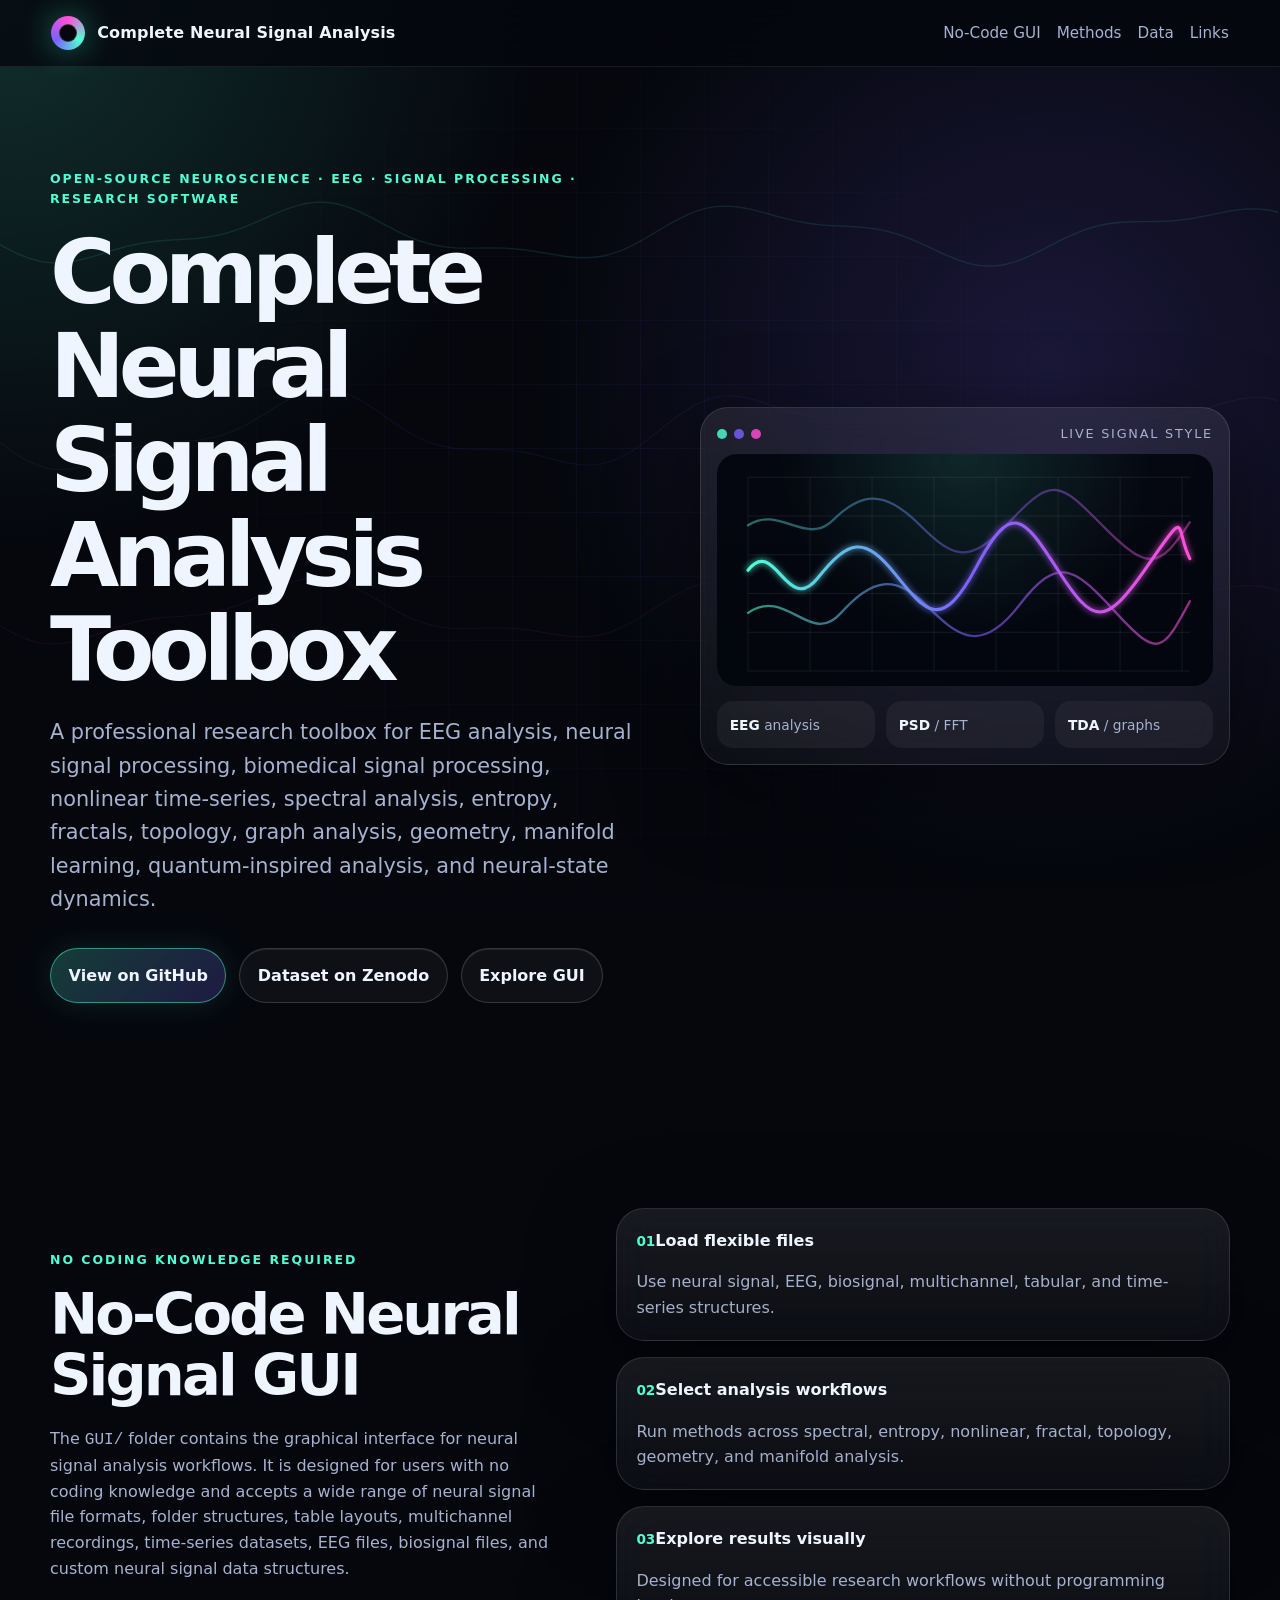
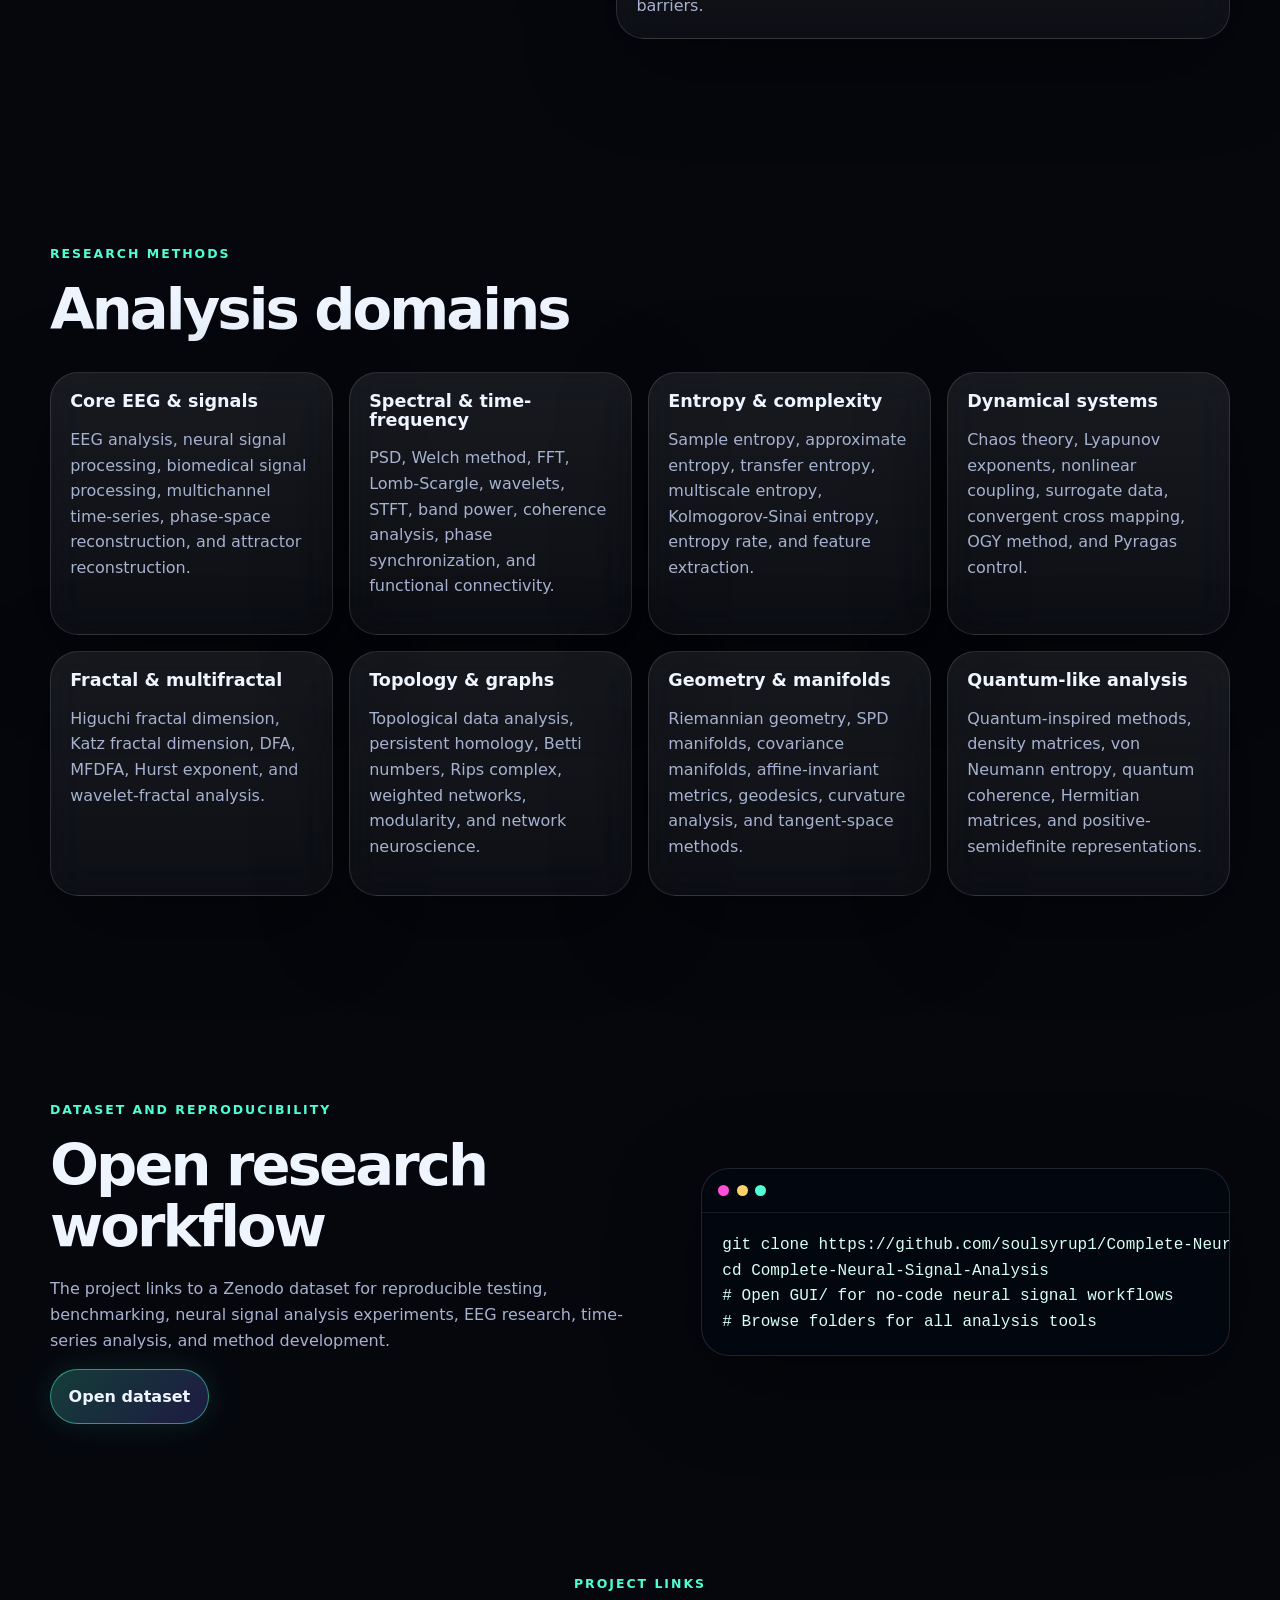
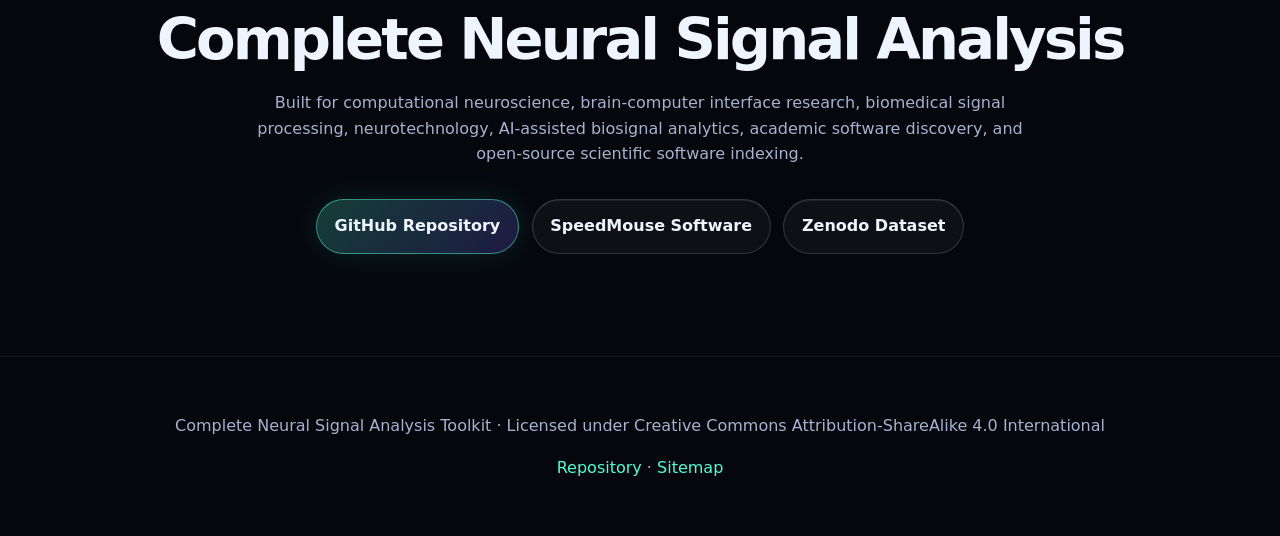
==== docs/index.html @ 82d410b0 "github.io" ====
<!doctype html>
<html lang="en">
<head>
  <meta charset="utf-8" />
  <meta name="viewport" content="width=device-width, initial-scale=1" />
  <title>Complete Neural Signal Analysis Toolbox | EEG, Neural Signal Processing, No-Code GUI</title>
  <meta name="description" content="Complete Neural Signal Analysis Toolbox is an open-source EEG, neural signal processing, biomedical signal processing, nonlinear time-series, spectral, entropy, fractal, topology, geometry, manifold, and quantum-inspired analysis toolkit with a no-code GUI." />
  <meta name="description" lang="de" content="Complete Neural Signal Analysis Toolbox ist ein Open-Source-Toolkit für EEG-Analyse, neuronale Signalverarbeitung, biomedizinische Signalverarbeitung, nichtlineare Zeitreihen, Spektralanalyse, Entropie, Fraktale, Topologie, Geometrie, Mannigfaltigkeiten und eine No-Code-GUI." />
  <meta name="description" lang="ru" content="Complete Neural Signal Analysis Toolbox — открытый набор инструментов для анализа ЭЭГ, обработки нейронных сигналов, биомедицинской обработки сигналов, нелинейных временных рядов, спектрального анализа, энтропии, фракталов, топологии, геометрии, многообразий и no-code GUI." />
  <meta name="description" lang="zh" content="Complete Neural Signal Analysis Toolbox 是一个开源工具箱，用于 EEG 分析、神经信号处理、生物医学信号处理、非线性时间序列、频谱分析、熵、分形、拓扑、几何、流形和无代码 GUI 工作流。" />
  <meta name="description" lang="ja" content="Complete Neural Signal Analysis Toolbox は、EEG解析、神経信号処理、生体信号処理、非線形時系列、スペクトル解析、エントロピー、フラクタル、トポロジー、幾何、マニフォールド、ノーコードGUIのためのオープンソースツールボックスです。" />
  <meta name="keywords" content="EEG analysis, neural signal processing, biomedical signal processing, signal analysis, multichannel time-series, nonlinear time-series, spectral analysis, entropy analysis, complexity measures, dynamical systems, chaos theory, fractal analysis, multifractal analysis, topology, topological data analysis, graph theory, network neuroscience, geometry, manifolds, curvature analysis, quantum-inspired analysis, information-geometric analysis, neural-state manifold dynamics, no-code neural signal analysis, GUI-based EEG analysis, computational neuroscience, brain-computer interface, BCI, neurotechnology, open-source neuroscience, research software, government research, academic software discovery" />
  <meta name="robots" content="index, follow, max-image-preview:large" />
  <meta name="author" content="Complete Neural Signal Analysis" />
  <meta name="theme-color" content="#05070d" />
  <link rel="canonical" href="https://soulsyrup1.github.io/Complete-Neural-Signal-Analysis/" />
  <link rel="sitemap" type="application/xml" href="sitemap.xml" />

  <meta property="og:type" content="website" />
  <meta property="og:title" content="Complete Neural Signal Analysis Toolbox" />
  <meta property="og:description" content="Open-source EEG, neural signal processing, biomedical signal processing, nonlinear time-series, spectral, entropy, fractal, topology, geometry, and quantum-inspired analysis with a no-code GUI." />
  <meta property="og:url" content="https://soulsyrup1.github.io/Complete-Neural-Signal-Analysis/" />
  <meta property="og:site_name" content="Complete Neural Signal Analysis" />
  <meta name="twitter:card" content="summary_large_image" />

  <link rel="stylesheet" href="styles.css" />
  <script type="application/ld+json">
  {
    "@context": "https://schema.org",
    "@type": "SoftwareSourceCode",
    "name": "Complete Neural Signal Analysis Toolbox",
    "description": "Open-source EEG, neural signal processing, biomedical signal processing, nonlinear time-series, spectral, entropy, fractal, topology, geometry, manifold, and quantum-inspired analysis toolbox with a no-code GUI.",
    "codeRepository": "https://github.com/soulsyrup1/Complete-Neural-Signal-Analysis",
    "url": "https://soulsyrup1.github.io/Complete-Neural-Signal-Analysis/",
    "license": "https://creativecommons.org/licenses/by-sa/4.0/",
    "programmingLanguage": ["Python", "HTML", "CSS", "JavaScript"],
    "keywords": ["EEG analysis", "neural signal processing", "biomedical signal processing", "computational neuroscience", "brain-computer interface", "no-code GUI", "spectral analysis", "entropy analysis", "fractal analysis", "topological data analysis", "Riemannian geometry", "quantum-inspired analysis"]
  }
  </script>
</head>
<body>
  <canvas id="signal-canvas" aria-hidden="true"></canvas>
  <div class="grid-glow" aria-hidden="true"></div>

  <header class="site-header">
    <a class="brand" href="#top" aria-label="Complete Neural Signal Analysis home">
      <span class="brand-mark"></span>
      <span>Complete Neural Signal Analysis</span>
    </a>
    <nav class="nav" aria-label="Primary navigation">
      <a href="#gui">No-Code GUI</a>
      <a href="#methods">Methods</a>
      <a href="#data">Data</a>
      <a href="#links">Links</a>
    </nav>
  </header>

  <main id="top">
    <section class="hero section">
      <div class="hero-copy">
        <p class="eyebrow">Open-source neuroscience · EEG · signal processing · research software</p>
        <h1>Complete Neural Signal Analysis Toolbox</h1>
        <p class="hero-text">
          A professional research toolbox for EEG analysis, neural signal processing, biomedical signal processing, nonlinear time-series, spectral analysis, entropy, fractals, topology, graph analysis, geometry, manifold learning, quantum-inspired analysis, and neural-state dynamics.
        </p>
        <div class="hero-actions">
          <a class="button primary" href="https://github.com/soulsyrup1/Complete-Neural-Signal-Analysis">View on GitHub</a>
          <a class="button" href="https://zenodo.org/records/15572614">Dataset on Zenodo</a>
          <a class="button" href="#gui">Explore GUI</a>
        </div>
      </div>
      <aside class="signal-card" aria-label="Signal analysis preview">
        <div class="card-topline">
          <span class="dot"></span><span class="dot"></span><span class="dot"></span>
          <span class="card-label">live signal style</span>
        </div>
        <svg viewBox="0 0 640 300" role="img" aria-labelledby="plotTitle plotDesc">
          <title id="plotTitle">Stylized neural signal plot</title>
          <desc id="plotDesc">A neon-style multichannel neural signal waveform on a black grid background.</desc>
          <defs>
            <linearGradient id="lineA" x1="0" x2="1" y1="0" y2="0">
              <stop offset="0" stop-color="#4fffd4" />
              <stop offset="0.5" stop-color="#7b61ff" />
              <stop offset="1" stop-color="#ff4fd8" />
            </linearGradient>
            <filter id="glow">
              <feGaussianBlur stdDeviation="4" result="coloredBlur" />
              <feMerge>
                <feMergeNode in="coloredBlur" />
                <feMergeNode in="SourceGraphic" />
              </feMerge>
            </filter>
          </defs>
          <g class="plot-grid">
            <path d="M40 30H610M40 80H610M40 130H610M40 180H610M40 230H610M40 280H610" />
            <path d="M40 30V280M120 30V280M200 30V280M280 30V280M360 30V280M440 30V280M520 30V280M600 30V280" />
          </g>
          <path class="plot-line line-one" filter="url(#glow)" d="M40 150 C75 105, 90 210, 130 160 S190 105, 230 155 S290 230, 335 145 S395 80, 440 150 S500 225, 555 145 S590 95, 610 135" />
          <path class="plot-line line-two" d="M40 205 C90 170, 120 250, 160 205 S230 155, 270 195 S340 260, 390 195 S460 145, 515 205 S575 255, 610 190" />
          <path class="plot-line line-three" d="M40 92 C80 65, 115 120, 150 85 S215 45, 260 90 S325 145, 380 85 S445 40, 500 95 S570 150, 610 88" />
        </svg>
        <div class="metrics">
          <span><strong>EEG</strong> analysis</span>
          <span><strong>PSD</strong> / FFT</span>
          <span><strong>TDA</strong> / graphs</span>
        </div>
      </aside>
    </section>

    <section id="gui" class="section split">
      <div>
        <p class="eyebrow">No coding knowledge required</p>
        <h2>No-Code Neural Signal GUI</h2>
        <p>
          The <code>GUI/</code> folder contains the graphical interface for neural signal analysis workflows. It is designed for users with no coding knowledge and accepts a wide range of neural signal file formats, folder structures, table layouts, multichannel recordings, time-series datasets, EEG files, biosignal files, and custom neural signal data structures.
        </p>
      </div>
      <div class="feature-list">
        <div class="feature"><span>01</span><strong>Load flexible files</strong><p>Use neural signal, EEG, biosignal, multichannel, tabular, and time-series structures.</p></div>
        <div class="feature"><span>02</span><strong>Select analysis workflows</strong><p>Run methods across spectral, entropy, nonlinear, fractal, topology, geometry, and manifold analysis.</p></div>
        <div class="feature"><span>03</span><strong>Explore results visually</strong><p>Designed for accessible research workflows without programming barriers.</p></div>
      </div>
    </section>

    <section id="methods" class="section">
      <p class="eyebrow">Research methods</p>
      <h2>Analysis domains</h2>
      <div class="method-grid">
        <article><h3>Core EEG & signals</h3><p>EEG analysis, neural signal processing, biomedical signal processing, multichannel time-series, phase-space reconstruction, and attractor reconstruction.</p></article>
        <article><h3>Spectral & time-frequency</h3><p>PSD, Welch method, FFT, Lomb-Scargle, wavelets, STFT, band power, coherence analysis, phase synchronization, and functional connectivity.</p></article>
        <article><h3>Entropy & complexity</h3><p>Sample entropy, approximate entropy, transfer entropy, multiscale entropy, Kolmogorov-Sinai entropy, entropy rate, and feature extraction.</p></article>
        <article><h3>Dynamical systems</h3><p>Chaos theory, Lyapunov exponents, nonlinear coupling, surrogate data, convergent cross mapping, OGY method, and Pyragas control.</p></article>
        <article><h3>Fractal & multifractal</h3><p>Higuchi fractal dimension, Katz fractal dimension, DFA, MFDFA, Hurst exponent, and wavelet-fractal analysis.</p></article>
        <article><h3>Topology & graphs</h3><p>Topological data analysis, persistent homology, Betti numbers, Rips complex, weighted networks, modularity, and network neuroscience.</p></article>
        <article><h3>Geometry & manifolds</h3><p>Riemannian geometry, SPD manifolds, covariance manifolds, affine-invariant metrics, geodesics, curvature analysis, and tangent-space methods.</p></article>
        <article><h3>Quantum-like analysis</h3><p>Quantum-inspired methods, density matrices, von Neumann entropy, quantum coherence, Hermitian matrices, and positive-semidefinite representations.</p></article>
      </div>
    </section>

    <section id="data" class="section split reverse">
      <div>
        <p class="eyebrow">Dataset and reproducibility</p>
        <h2>Open research workflow</h2>
        <p>
          The project links to a Zenodo dataset for reproducible testing, benchmarking, neural signal analysis experiments, EEG research, time-series analysis, and method development.
        </p>
        <a class="button primary" href="https://zenodo.org/records/15572614">Open dataset</a>
      </div>
      <div class="terminal-card">
        <div class="terminal-head"><span></span><span></span><span></span></div>
        <pre><code>git clone https://github.com/soulsyrup1/Complete-Neural-Signal-Analysis.git
cd Complete-Neural-Signal-Analysis
# Open GUI/ for no-code neural signal workflows
# Browse folders for all analysis tools</code></pre>
      </div>
    </section>

    <section id="links" class="section cta">
      <p class="eyebrow">Project links</p>
      <h2>Complete Neural Signal Analysis</h2>
      <p>
        Built for computational neuroscience, brain-computer interface research, biomedical signal processing, neurotechnology, AI-assisted biosignal analytics, academic software discovery, and open-source scientific software indexing.
      </p>
      <div class="hero-actions center">
        <a class="button primary" href="https://github.com/soulsyrup1/Complete-Neural-Signal-Analysis">GitHub Repository</a>
        <a class="button" href="https://github.com/MikMikMiller/SpeedMouse">SpeedMouse Software</a>
        <a class="button" href="https://zenodo.org/records/15572614">Zenodo Dataset</a>
      </div>
    </section>
  </main>

  <footer class="site-footer">
    <p>Complete Neural Signal Analysis Toolkit · Licensed under Creative Commons Attribution-ShareAlike 4.0 International</p>
    <p><a href="https://github.com/soulsyrup1/Complete-Neural-Signal-Analysis">Repository</a> · <a href="sitemap.xml">Sitemap</a></p>
  </footer>

  <script src="script.js"></script>
</body>
</html>
---- docs/styles.css ----
:root {
  --bg: #05070d;
  --panel: rgba(11, 16, 30, 0.82);
  --panel-strong: rgba(16, 24, 44, 0.94);
  --text: #eef5ff;
  --muted: #a6b2cf;
  --line: rgba(105, 131, 255, 0.24);
  --cyan: #4fffd4;
  --violet: #7b61ff;
  --magenta: #ff4fd8;
  --amber: #ffd166;
  --shadow: 0 24px 90px rgba(0, 0, 0, 0.45);
}
* { box-sizing: border-box; }
html { scroll-behavior: smooth; }
body {
  margin: 0;
  font-family: Inter, ui-sans-serif, system-ui, -apple-system, BlinkMacSystemFont, "Segoe UI", sans-serif;
  color: var(--text);
  background: radial-gradient(circle at top left, rgba(79,255,212,.16), transparent 34rem), radial-gradient(circle at 82% 10%, rgba(123,97,255,.18), transparent 32rem), var(--bg);
  line-height: 1.6;
  overflow-x: hidden;
}
a { color: inherit; text-decoration: none; }
code, pre { font-family: "SFMono-Regular", Consolas, "Liberation Mono", monospace; }
#signal-canvas {
  position: fixed;
  inset: 0;
  width: 100vw;
  height: 100vh;
  z-index: -3;
  opacity: 0.38;
}
.grid-glow {
  position: fixed;
  inset: 0;
  z-index: -2;
  pointer-events: none;
  background-image: linear-gradient(rgba(90, 130, 255, 0.08) 1px, transparent 1px), linear-gradient(90deg, rgba(90, 130, 255, 0.08) 1px, transparent 1px);
  background-size: 64px 64px;
  mask-image: radial-gradient(circle at center, rgba(0,0,0,.82), transparent 72%);
}
.site-header {
  position: sticky;
  top: 0;
  z-index: 20;
  display: flex;
  align-items: center;
  justify-content: space-between;
  gap: 1rem;
  padding: 1rem clamp(1rem, 4vw, 4rem);
  background: rgba(5, 7, 13, 0.78);
  border-bottom: 1px solid rgba(255,255,255,.08);
  backdrop-filter: blur(18px);
}
.brand { display: inline-flex; align-items: center; gap: .75rem; font-weight: 750; letter-spacing: .01em; }
.brand-mark {
  width: 34px; height: 34px; border-radius: 50%;
  background: conic-gradient(from 120deg, var(--cyan), var(--violet), var(--magenta), var(--cyan));
  box-shadow: 0 0 32px rgba(79,255,212,.38);
  position: relative;
}
.brand-mark::after { content: ""; position: absolute; inset: 8px; border-radius: 50%; background: var(--bg); border: 1px solid rgba(255,255,255,.2); }
.nav { display: flex; align-items: center; gap: 1rem; color: var(--muted); font-size: .95rem; }
.nav a { transition: color .2s ease; }
.nav a:hover { color: var(--cyan); }
.section { width: min(1180px, calc(100% - 2rem)); margin: 0 auto; padding: clamp(4rem, 8vw, 7rem) 0; }
.hero { min-height: calc(100vh - 72px); display: grid; grid-template-columns: minmax(0, 1.05fr) minmax(320px, .95fr); align-items: center; gap: clamp(2rem, 5vw, 5rem); }
.eyebrow { color: var(--cyan); text-transform: uppercase; letter-spacing: .16em; font-size: .78rem; font-weight: 800; margin: 0 0 1rem; }
h1, h2, h3 { line-height: 1.05; margin: 0; }
h1 { font-size: clamp(3rem, 7vw, 6.4rem); letter-spacing: -.07em; max-width: 960px; }
h2 { font-size: clamp(2rem, 4.5vw, 4.2rem); letter-spacing: -.05em; margin-bottom: 1.2rem; }
h3 { font-size: 1.1rem; margin-bottom: .65rem; }
p { color: var(--muted); }
.hero-text { font-size: clamp(1.05rem, 2vw, 1.3rem); max-width: 760px; }
.hero-actions { display: flex; flex-wrap: wrap; gap: .8rem; margin-top: 2rem; }
.hero-actions.center { justify-content: center; }
.button {
  display: inline-flex; align-items: center; justify-content: center;
  min-height: 46px; padding: .85rem 1.1rem; border-radius: 999px;
  border: 1px solid rgba(255,255,255,.16);
  background: rgba(255,255,255,.04);
  color: var(--text); font-weight: 750;
  box-shadow: inset 0 1px 0 rgba(255,255,255,.08);
  transition: transform .2s ease, border-color .2s ease, background .2s ease;
}
.button:hover { transform: translateY(-2px); border-color: rgba(79,255,212,.55); background: rgba(79,255,212,.08); }
.button.primary { border-color: rgba(79,255,212,.48); background: linear-gradient(135deg, rgba(79,255,212,.22), rgba(123,97,255,.22)); box-shadow: 0 0 32px rgba(79,255,212,.12); }
.signal-card, .terminal-card, .feature, .method-grid article {
  background: linear-gradient(180deg, rgba(255,255,255,.08), rgba(255,255,255,.035));
  border: 1px solid rgba(255,255,255,.12);
  border-radius: 28px;
  box-shadow: var(--shadow);
  backdrop-filter: blur(18px);
}
.signal-card { padding: 1rem; overflow: hidden; }
.card-topline { display: flex; align-items: center; gap: .45rem; color: var(--muted); font-size: .8rem; margin-bottom: .6rem; }
.dot { width: 10px; height: 10px; border-radius: 50%; background: var(--cyan); opacity: .82; }
.dot:nth-child(2) { background: var(--violet); }
.dot:nth-child(3) { background: var(--magenta); }
.card-label { margin-left: auto; text-transform: uppercase; letter-spacing: .14em; }
.signal-card svg { width: 100%; height: auto; display: block; border-radius: 20px; background: radial-gradient(circle at 50% 0%, rgba(79,255,212,.13), transparent 55%), rgba(2,5,12,.88); }
.plot-grid path { stroke: rgba(166,178,207,.14); stroke-width: 1; }
.plot-line { fill: none; stroke-width: 4; stroke-linecap: round; stroke: url(#lineA); }
.line-two { opacity: .58; stroke-width: 3; }
.line-three { opacity: .42; stroke-width: 3; }
.metrics { display: grid; grid-template-columns: repeat(3, 1fr); gap: .7rem; margin-top: .9rem; }
.metrics span { padding: .8rem; border-radius: 16px; background: rgba(255,255,255,.05); color: var(--muted); font-size: .86rem; }
.metrics strong { color: var(--text); }
.split { display: grid; grid-template-columns: .9fr 1.1fr; gap: clamp(2rem, 5vw, 4rem); align-items: center; }
.split.reverse { grid-template-columns: 1fr .9fr; }
.feature-list { display: grid; gap: 1rem; }
.feature { padding: 1.2rem; }
.feature span { color: var(--cyan); font-weight: 900; font-size: .85rem; }
.feature p { margin-bottom: 0; }
.method-grid { display: grid; grid-template-columns: repeat(4, minmax(0, 1fr)); gap: 1rem; margin-top: 2rem; }
.method-grid article { padding: 1.2rem; min-height: 170px; }
.method-grid article h3 { color: var(--text); }
.terminal-card { overflow: hidden; background: rgba(3, 7, 17, .86); }
.terminal-head { display: flex; gap: .45rem; padding: 1rem; border-bottom: 1px solid rgba(255,255,255,.08); }
.terminal-head span { width: 11px; height: 11px; border-radius: 50%; background: var(--magenta); }
.terminal-head span:nth-child(2) { background: var(--amber); }
.terminal-head span:nth-child(3) { background: var(--cyan); }
pre { margin: 0; padding: 1.25rem; overflow-x: auto; color: #d7fff4; }
.cta { text-align: center; padding-top: 3rem; }
.cta p { max-width: 780px; margin-left: auto; margin-right: auto; }
.site-footer { text-align: center; padding: 2.5rem 1rem; border-top: 1px solid rgba(255,255,255,.08); color: var(--muted); }
.site-footer a { color: var(--cyan); }
@media (max-width: 980px) {
  .hero, .split, .split.reverse { grid-template-columns: 1fr; }
  .method-grid { grid-template-columns: repeat(2, minmax(0, 1fr)); }
}
@media (max-width: 680px) {
  .nav { display: none; }
  h1 { font-size: clamp(2.45rem, 14vw, 4.2rem); }
  .method-grid { grid-template-columns: 1fr; }
  .metrics { grid-template-columns: 1fr; }
}
@media (prefers-reduced-motion: reduce) {
  html { scroll-behavior: auto; }
  .button { transition: none; }
}
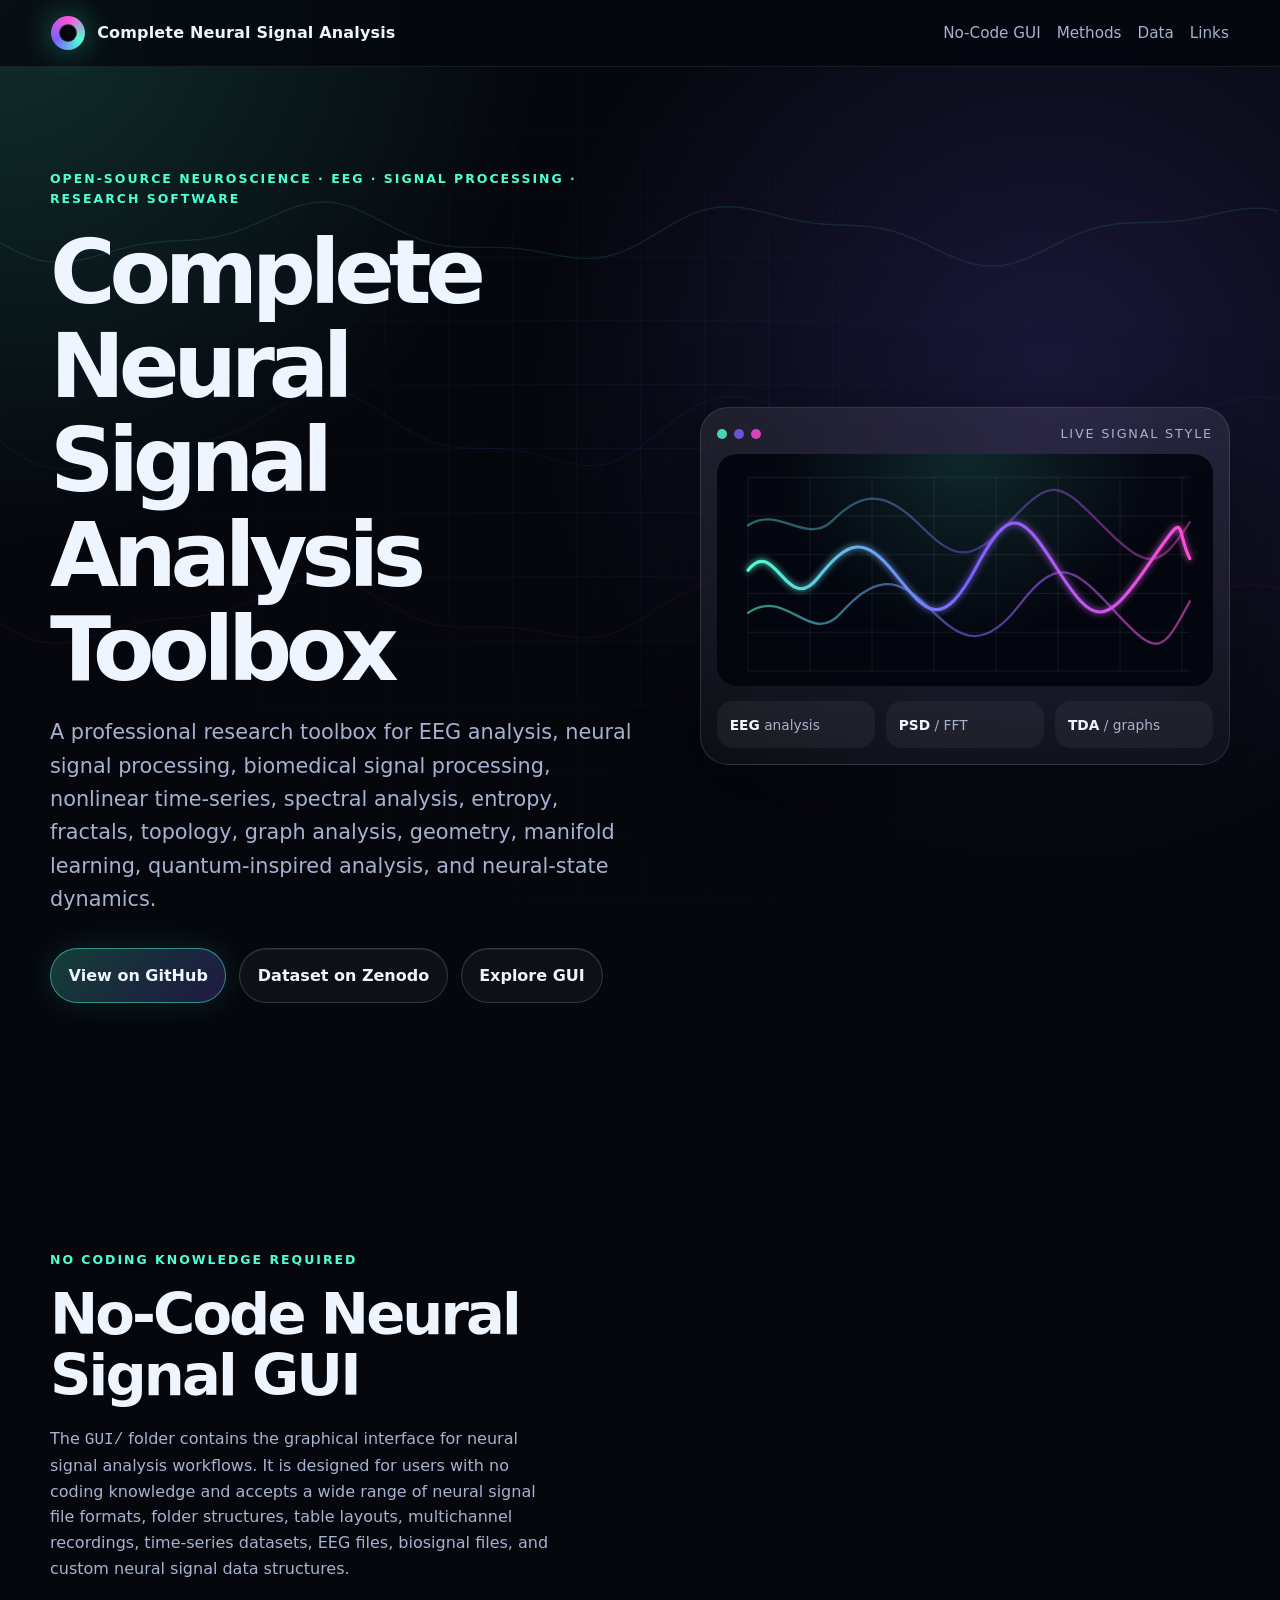
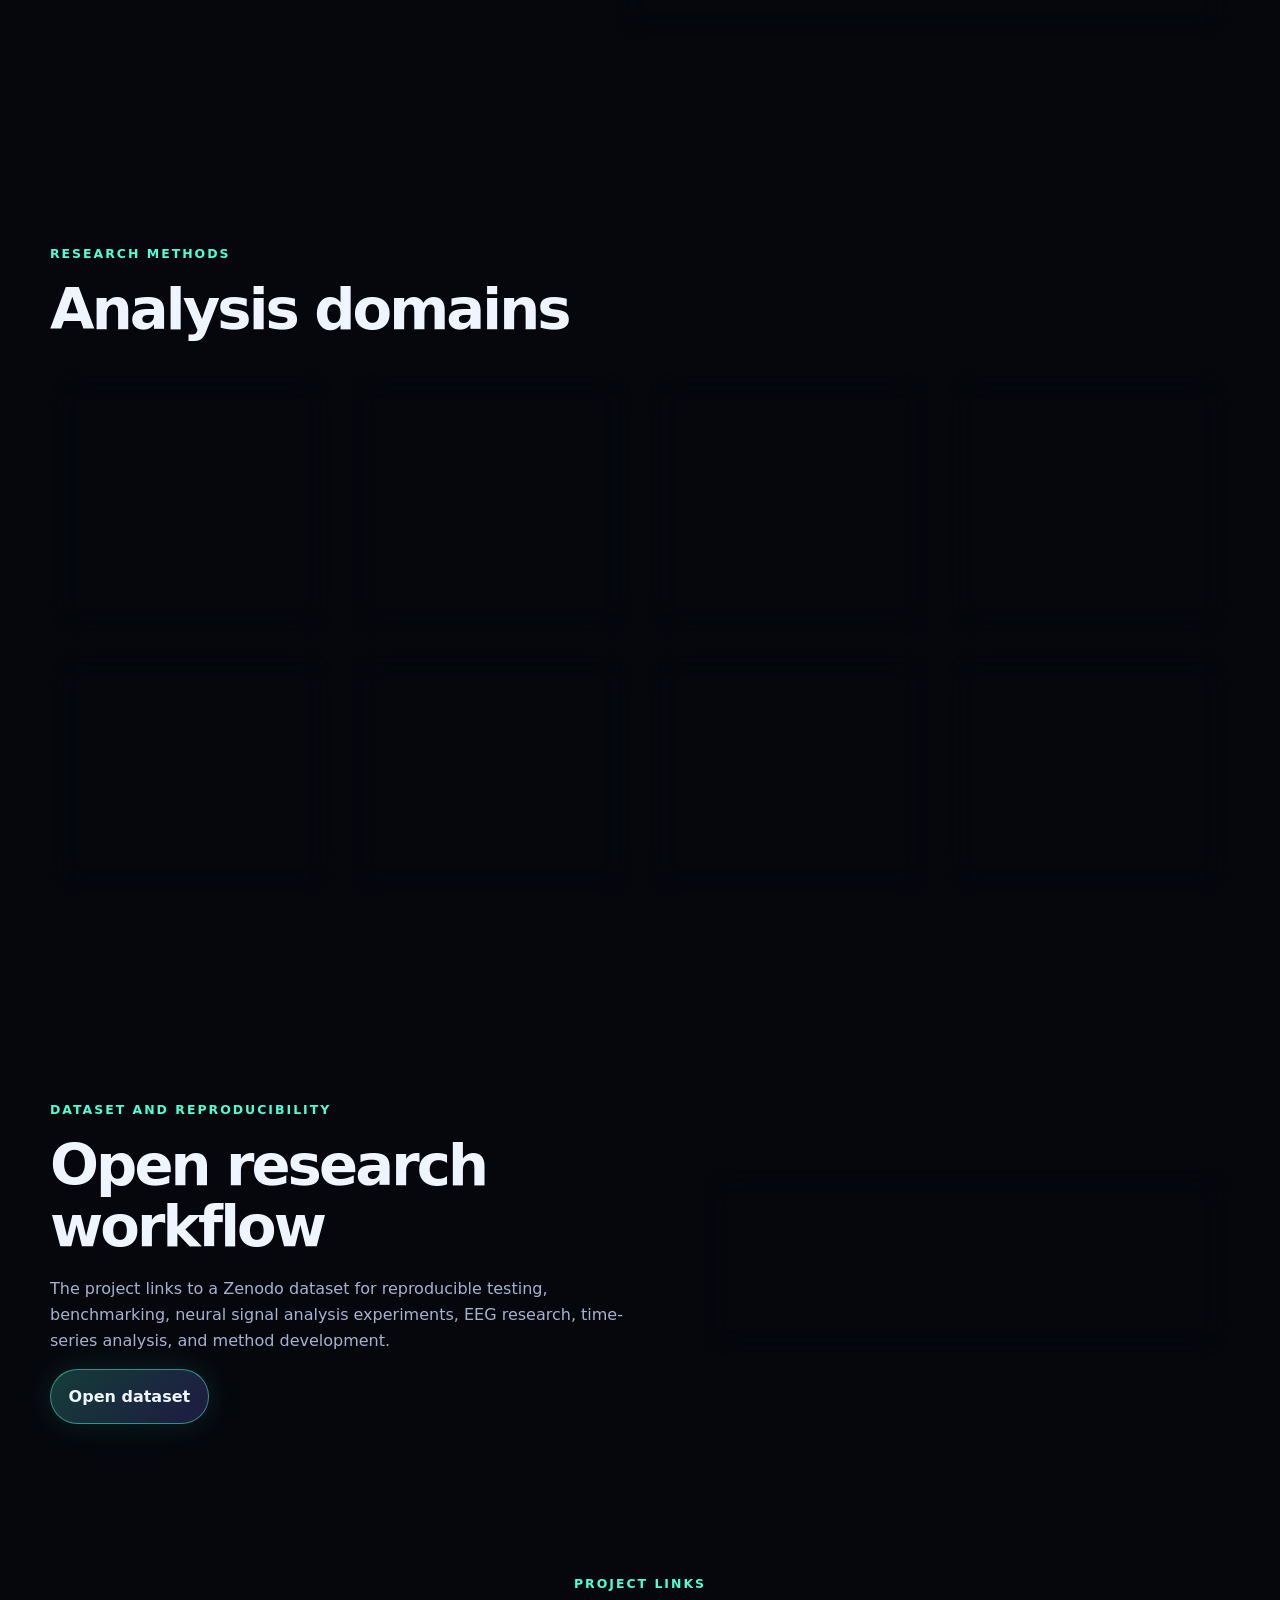
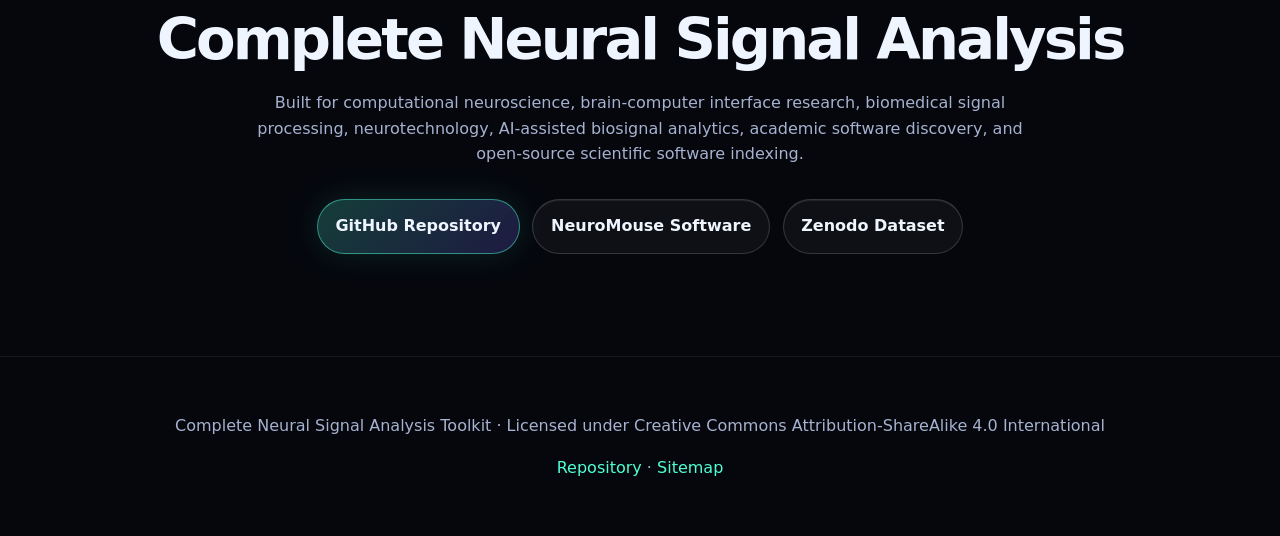
==== commit 69182c56: "updates" ====
--- a/docs/index.html
+++ b/docs/index.html
@@ -163,7 +163,7 @@
       </p>
       <div class="hero-actions center">
         <a class="button primary" href="https://github.com/soulsyrup1/Complete-Neural-Signal-Analysis">GitHub Repository</a>
-        <a class="button" href="https://github.com/MikMikMiller/SpeedMouse">SpeedMouse Software</a>
+        <a class="button" href="https://github.com/UlaYuga/NeuroMouse">NeuroMouse Software</a>
         <a class="button" href="https://zenodo.org/records/15572614">Zenodo Dataset</a>
       </div>
     </section>
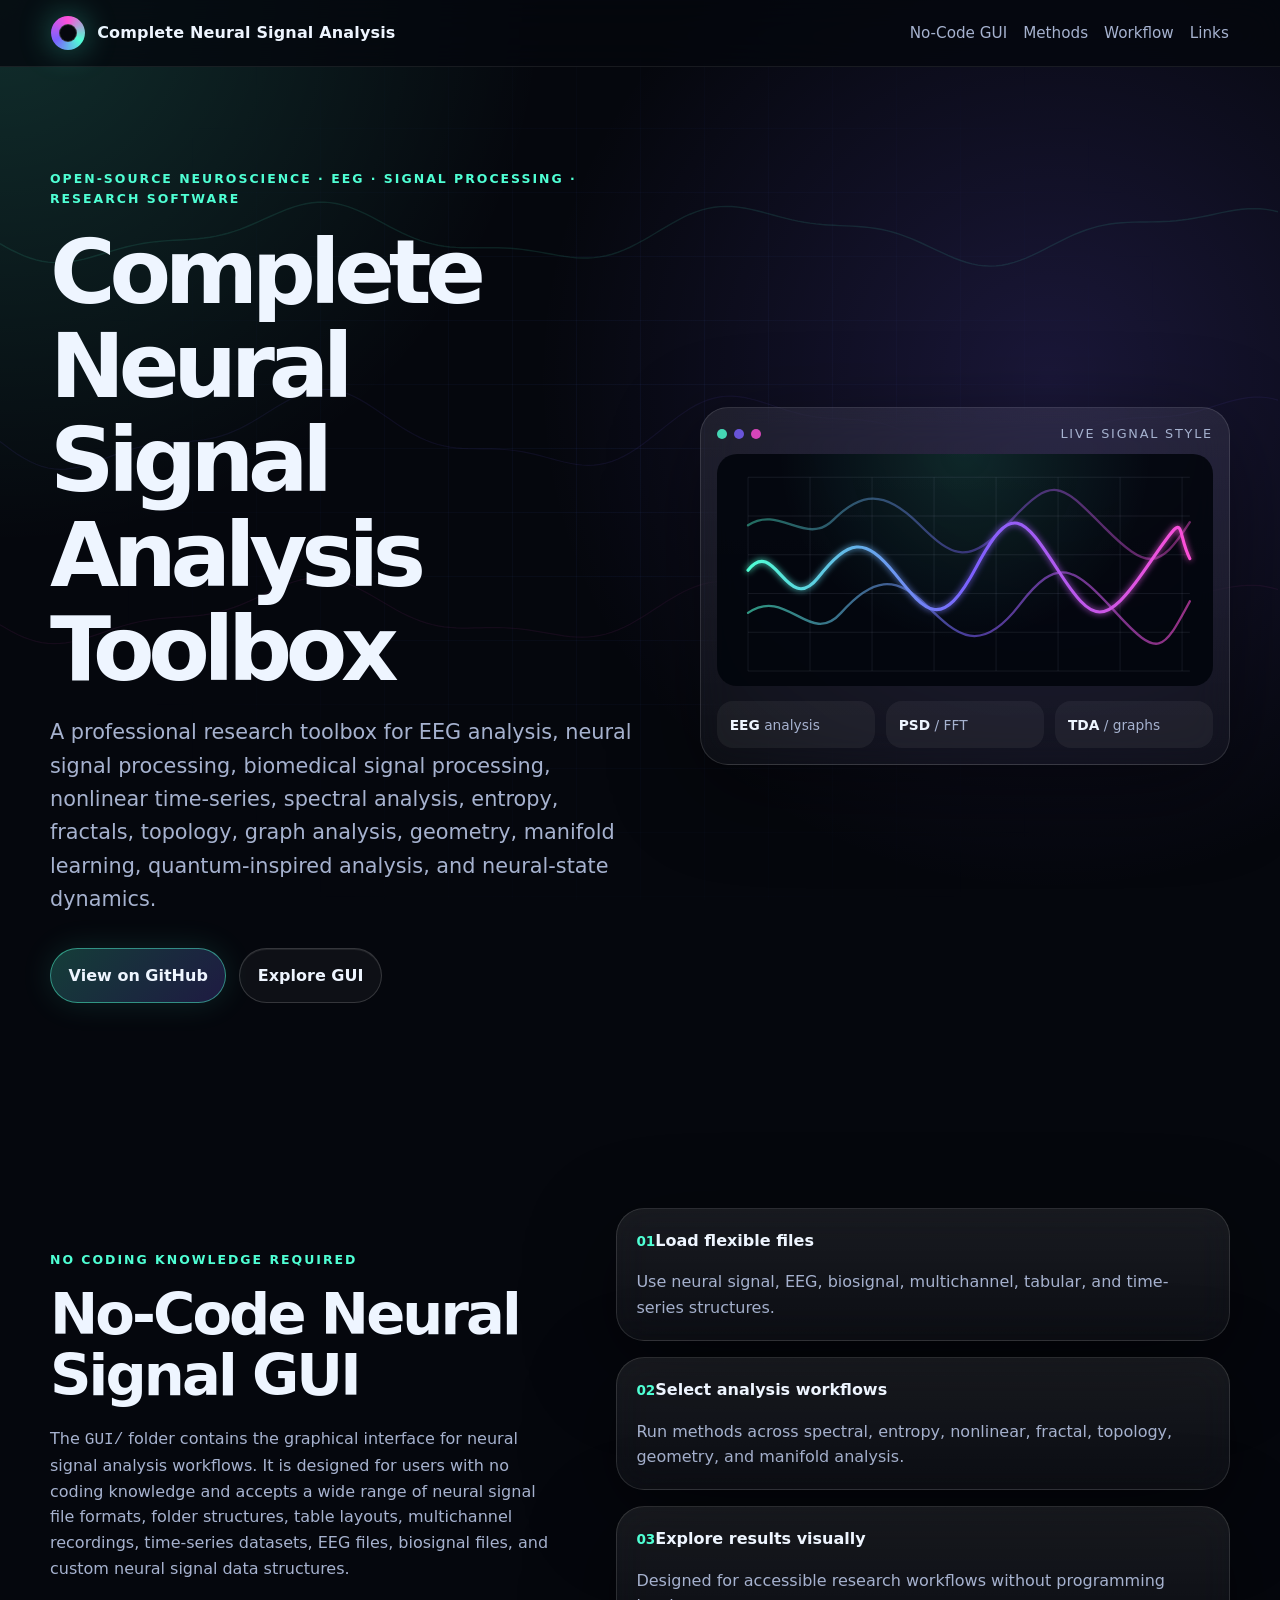
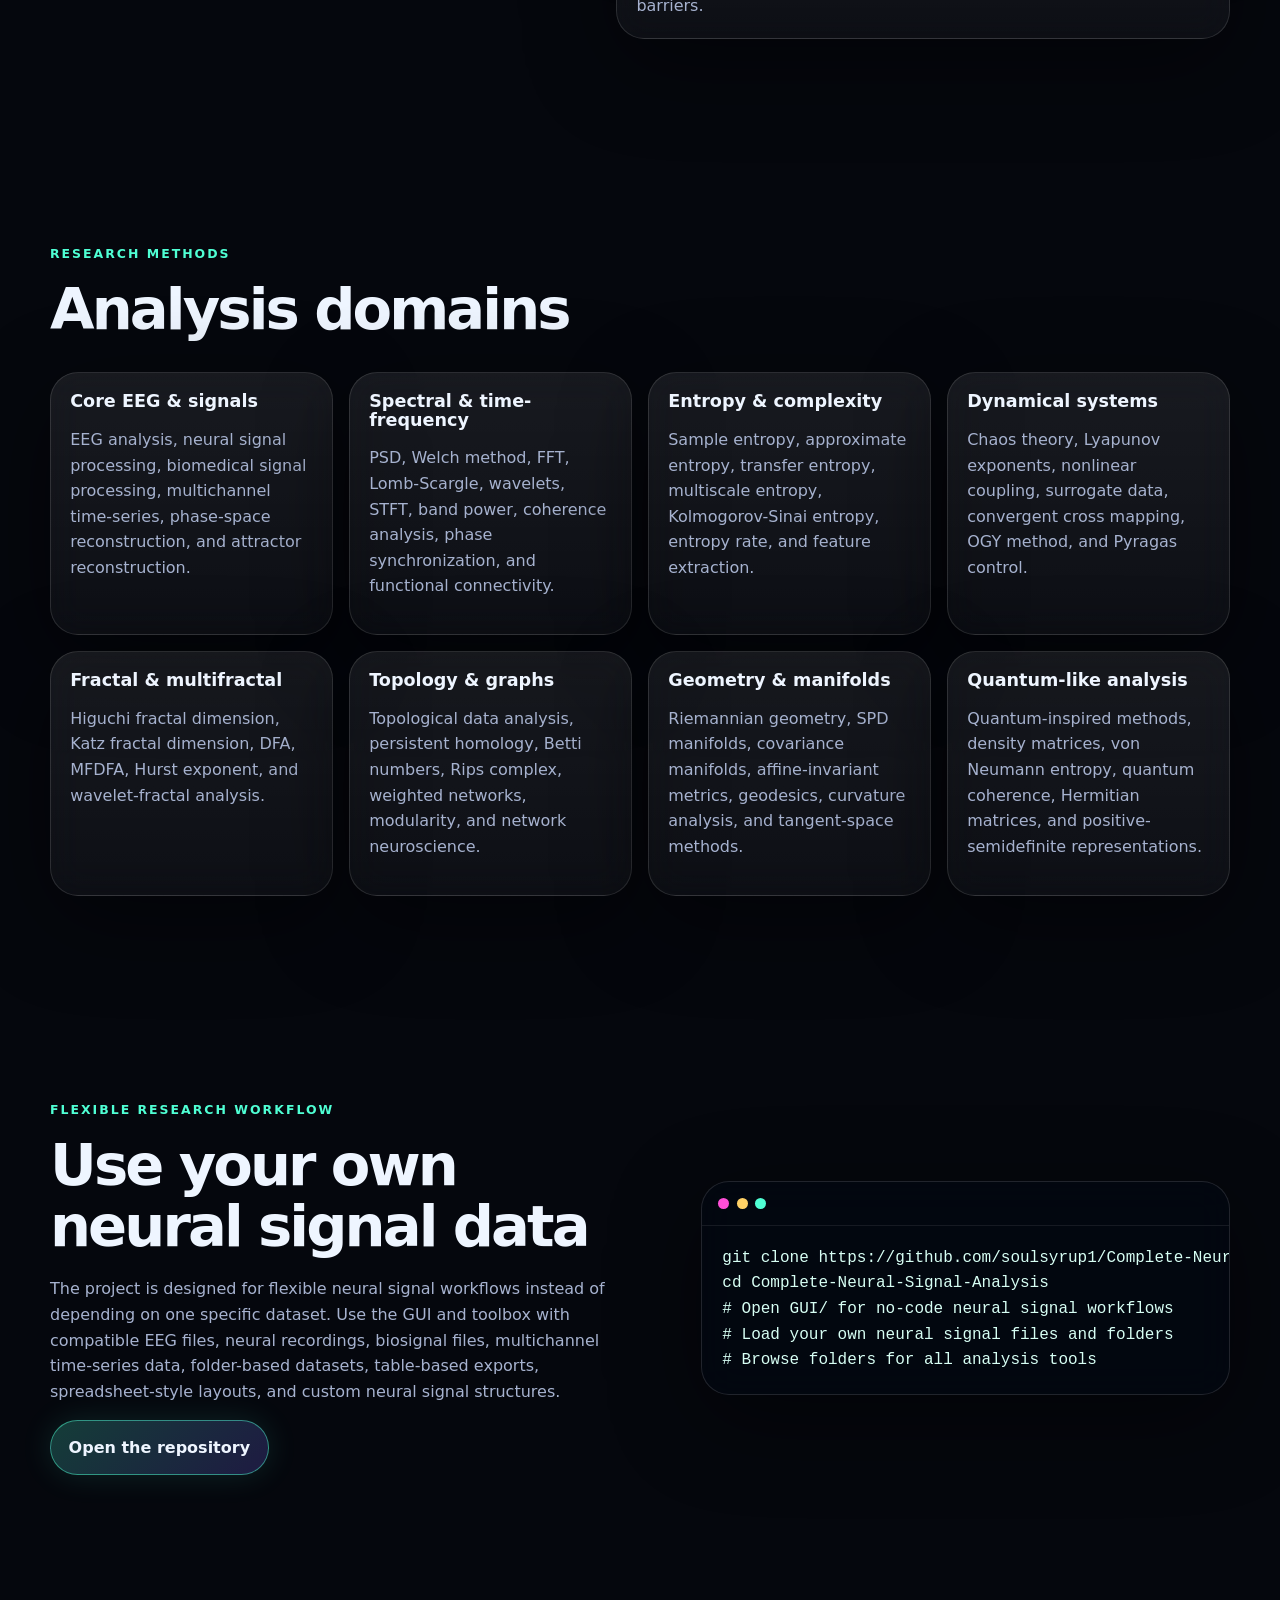
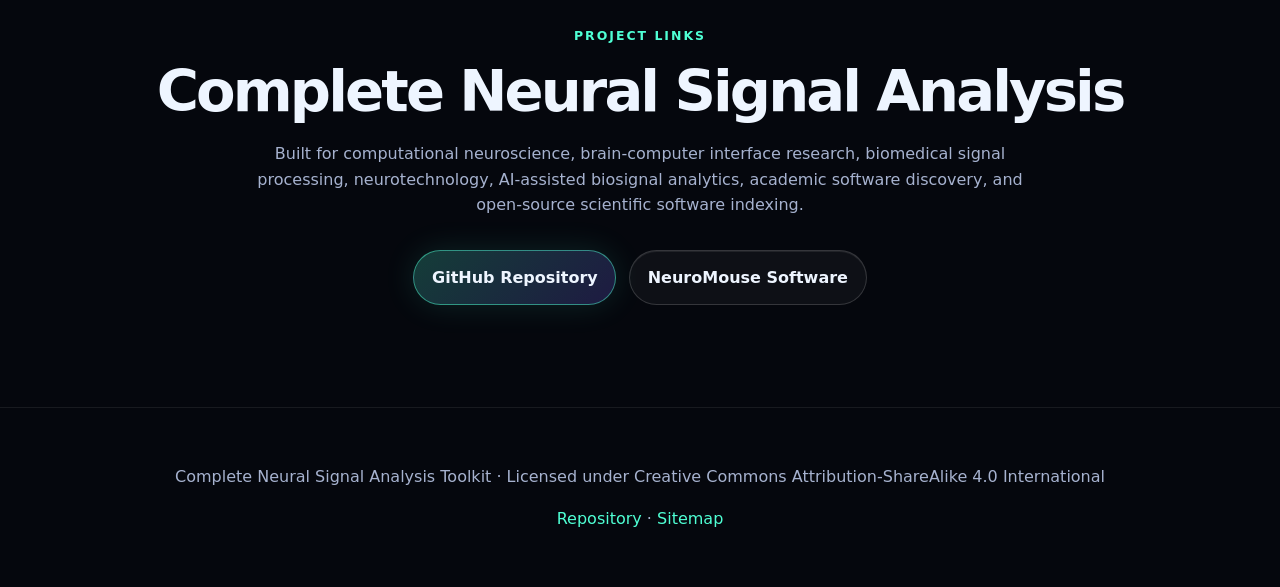
==== commit eef20bfc: "updates" ====
--- a/docs/index.html
+++ b/docs/index.html
@@ -50,7 +50,7 @@
     <nav class="nav" aria-label="Primary navigation">
       <a href="#gui">No-Code GUI</a>
       <a href="#methods">Methods</a>
-      <a href="#data">Data</a>
+      <a href="#workflow">Workflow</a>
       <a href="#links">Links</a>
     </nav>
   </header>
@@ -65,7 +65,6 @@
         </p>
         <div class="hero-actions">
           <a class="button primary" href="https://github.com/soulsyrup1/Complete-Neural-Signal-Analysis">View on GitHub</a>
-          <a class="button" href="https://zenodo.org/records/15572614">Dataset on Zenodo</a>
           <a class="button" href="#gui">Explore GUI</a>
         </div>
       </div>
@@ -137,20 +136,21 @@
       </div>
     </section>
 
-    <section id="data" class="section split reverse">
+    <section id="workflow" class="section split reverse">
       <div>
-        <p class="eyebrow">Dataset and reproducibility</p>
-        <h2>Open research workflow</h2>
+        <p class="eyebrow">Flexible research workflow</p>
+        <h2>Use your own neural signal data</h2>
         <p>
-          The project links to a Zenodo dataset for reproducible testing, benchmarking, neural signal analysis experiments, EEG research, time-series analysis, and method development.
+          The project is designed for flexible neural signal workflows instead of depending on one specific dataset. Use the GUI and toolbox with compatible EEG files, neural recordings, biosignal files, multichannel time-series data, folder-based datasets, table-based exports, spreadsheet-style layouts, and custom neural signal structures.
         </p>
-        <a class="button primary" href="https://zenodo.org/records/15572614">Open dataset</a>
+        <a class="button primary" href="https://github.com/soulsyrup1/Complete-Neural-Signal-Analysis">Open the repository</a>
       </div>
       <div class="terminal-card">
         <div class="terminal-head"><span></span><span></span><span></span></div>
         <pre><code>git clone https://github.com/soulsyrup1/Complete-Neural-Signal-Analysis.git
 cd Complete-Neural-Signal-Analysis
 # Open GUI/ for no-code neural signal workflows
+# Load your own neural signal files and folders
 # Browse folders for all analysis tools</code></pre>
       </div>
     </section>
@@ -164,7 +164,6 @@
       <div class="hero-actions center">
         <a class="button primary" href="https://github.com/soulsyrup1/Complete-Neural-Signal-Analysis">GitHub Repository</a>
         <a class="button" href="https://github.com/UlaYuga/NeuroMouse">NeuroMouse Software</a>
-        <a class="button" href="https://zenodo.org/records/15572614">Zenodo Dataset</a>
       </div>
     </section>
   </main>
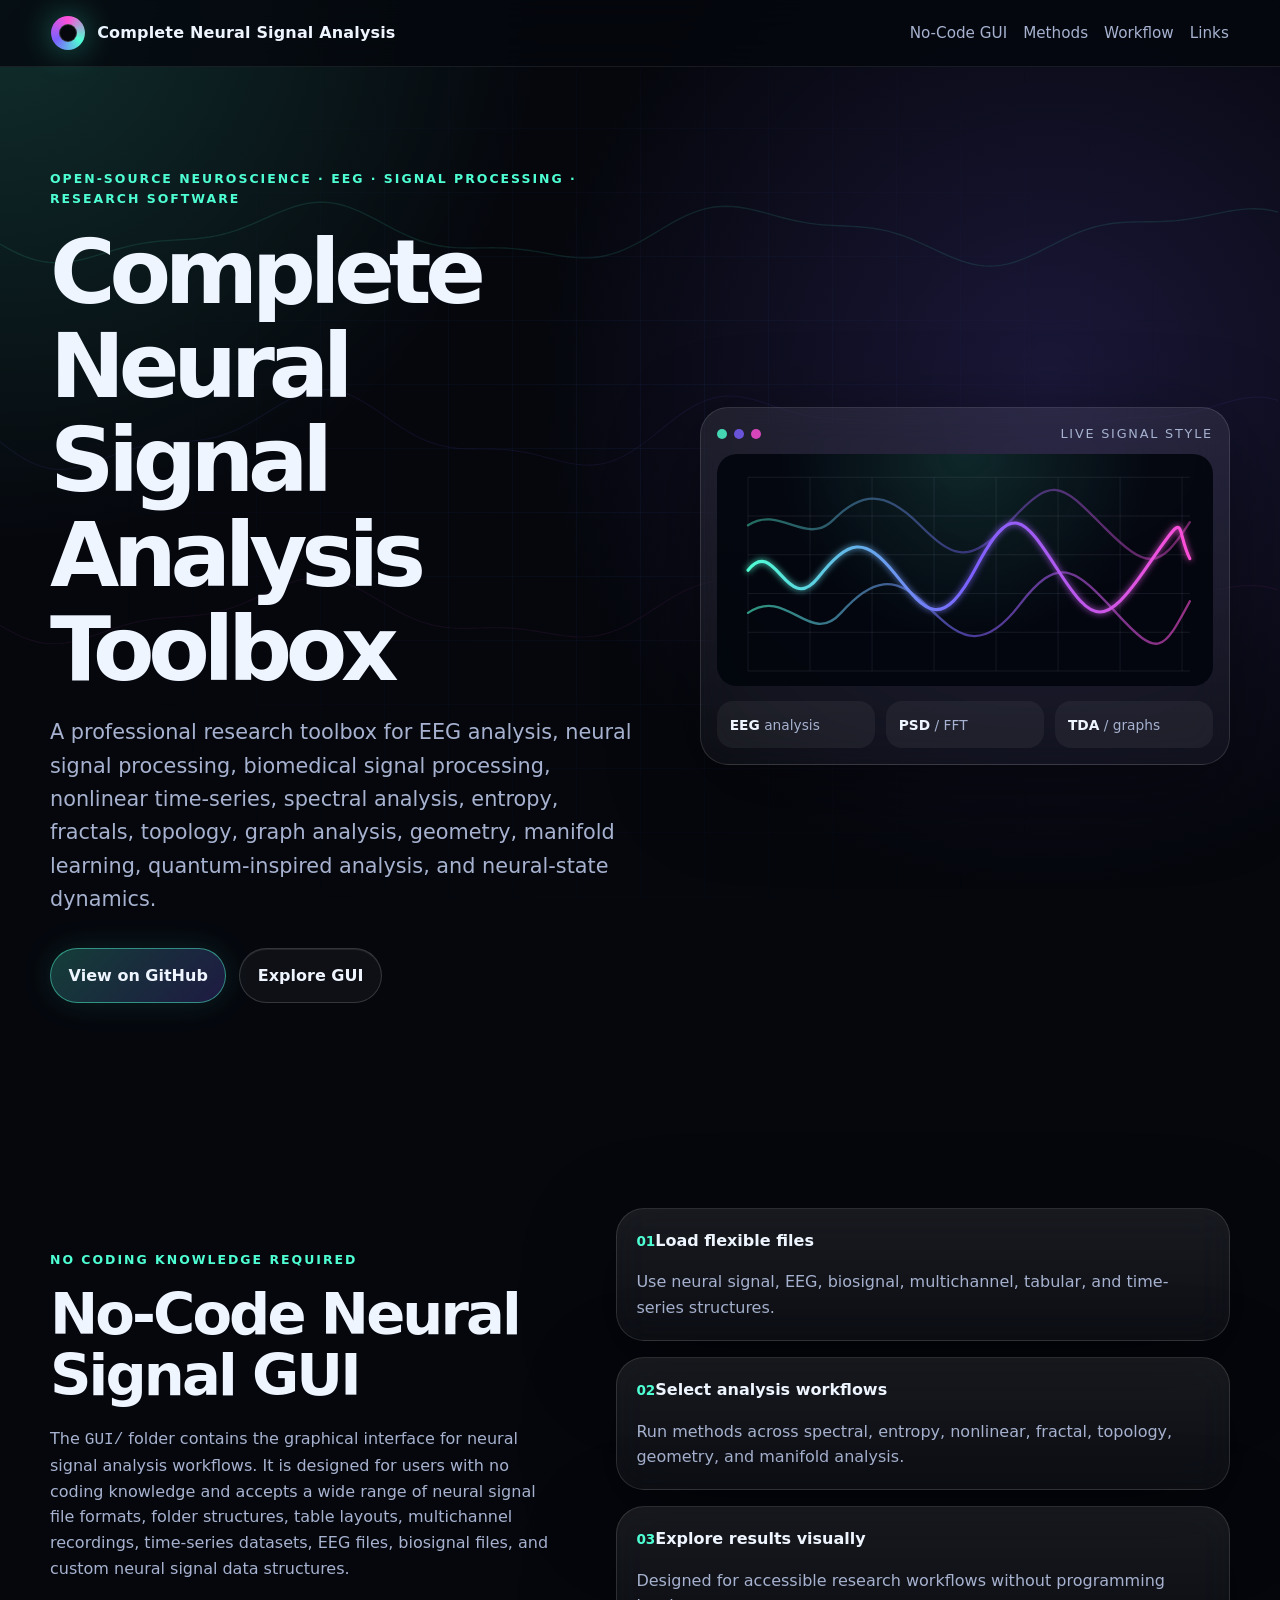
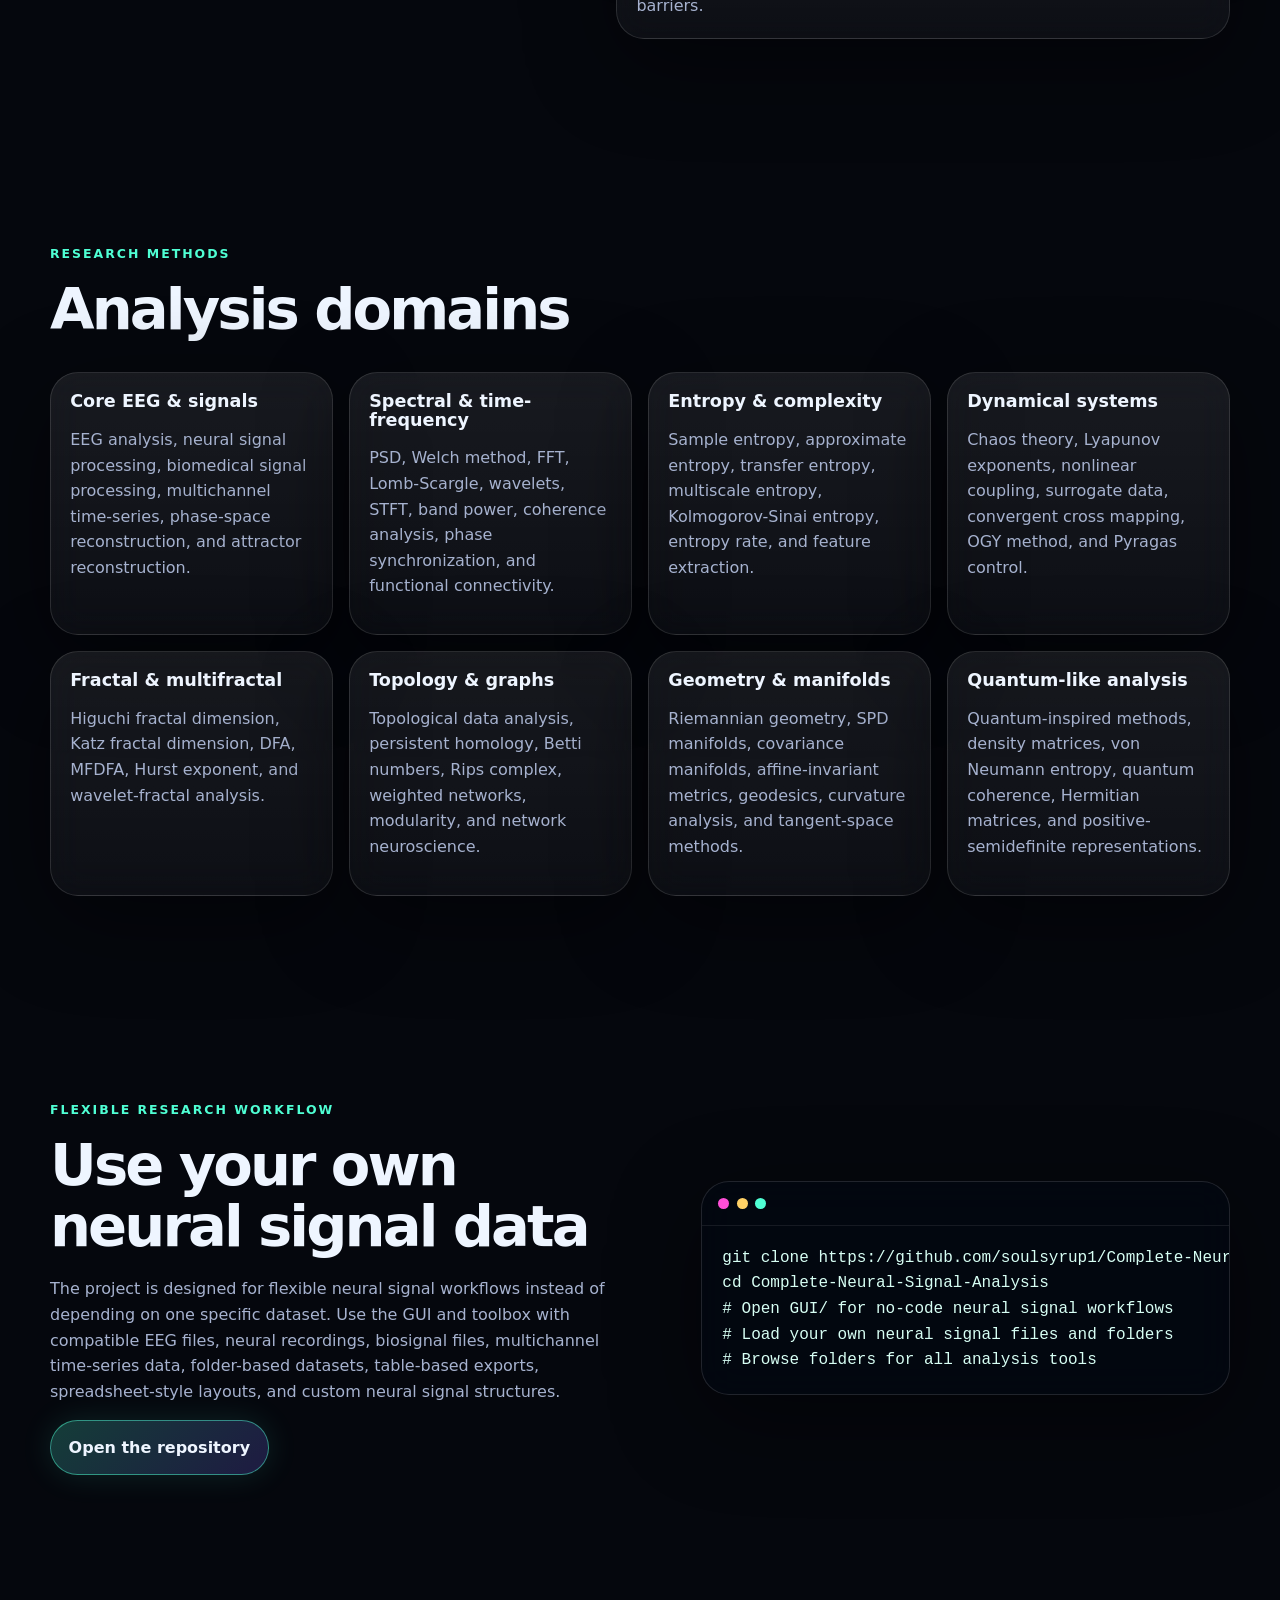
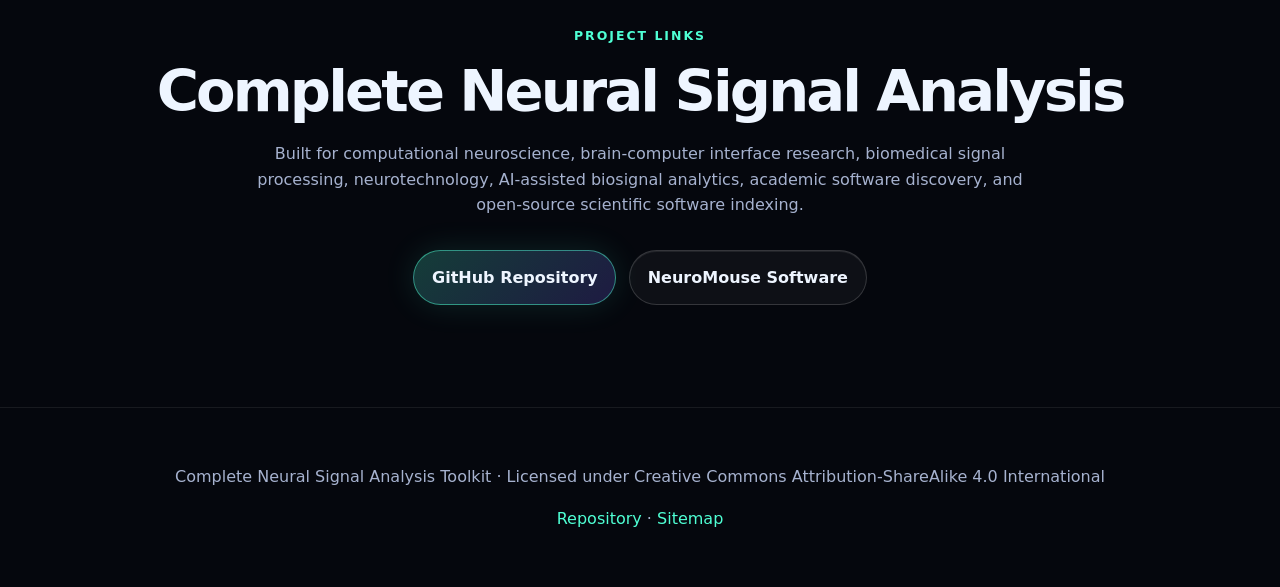
==== commit 7c0a48da: "Update GitHub Pages multilingual SEO and indexing metadata" ====
--- a/docs/index.html
+++ b/docs/index.html
@@ -37,6 +37,790 @@
     "keywords": ["EEG analysis", "neural signal processing", "biomedical signal processing", "computational neuroscience", "brain-computer interface", "no-code GUI", "spectral analysis", "entropy analysis", "fractal analysis", "topological data analysis", "Riemannian geometry", "quantum-inspired analysis"]
   }
   </script>
+<!-- CNSA SEO START: generated by .github/workflows/seo-pages-indexing-multilingual.yml -->
+<link rel="sitemap" type="application/xml" title="Sitemap" href="sitemap.xml">
+<link rel="canonical" href="https://soulsyrup1.github.io/Complete-Neural-Signal-Analysis/">
+<link rel="alternate" hreflang="en" href="https://soulsyrup1.github.io/Complete-Neural-Signal-Analysis/">
+<link rel="alternate" hreflang="x-default" href="https://soulsyrup1.github.io/Complete-Neural-Signal-Analysis/">
+<meta name="description" content="Complete Neural Signal Analysis focuses on bio-silicon intelligence systems, neural signal analysis, no-code GUI-based EEG workflows, advanced AI, government research, defense, cybersecurity, human cortical organoid signal analysis, and NeuroMouse visualization workflows.">
+<meta name="description" lang="de" content="Die Complete Neural Signal Analysis konzentriert sich auf bio-siliciumbasierte Intelligenzsysteme, neuronale Signalanalyse, no-code GUI-basierte EEG-Workflows, fortschrittliche KI, Regierungsforschung, Verteidigung, Cybersicherheit, Analyse menschlicher kortikaler Organoide und NeuroMouse-Visualisierungsworkflows.">
+<meta name="description" lang="ru" content="Complete Neural Signal Analysis сосредоточена на био-силиконовых интеллектуальных системах, анализе нейронных сигналов, no-code GUI рабочих процессах EEG, передовом ИИ, правительственных исследованиях, обороне, кибербезопасности, анализе сигналов человеческих кортикальных органоидов и визуализации NeuroMouse.">
+<meta name="description" lang="zh" content="Complete Neural Signal Analysis 专注于生物硅智能系统、神经信号分析、无代码 GUI EEG 工作流、先进人工智能、政府研究、国防、网络安全、人类皮层类器官信号分析和 NeuroMouse 可视化工作流。">
+<meta name="description" lang="ja" content="Complete Neural Signal Analysisは、生体シリコンインテリジェンスシステム、神経信号解析、ノーコードGUI EEGワークフロー、高度AI、政府研究、防衛、サイバーセキュリティ、ヒト皮質オルガノイド信号解析、NeuroMouse可視化ワークフローに焦点を当てています。">
+<meta name="keywords" content="DARPA, BMBF, government research, defense applications, AI, cybersecurity, synthetic intelligence, advanced technology, bio-silicon, darknet, AI defense, AI research, innovation grants, public funding, research funding, government contracts, national security, strategic technologies, cutting-edge research, intelligent systems, emerging technologies, sustainable development, military technology, dual-use technologies, UKRI, Horizon Europe, CERN, NSF (National Science Foundation), NIH (National Institutes of Health), DoD (Department of Defense), DoE (Department of Energy), cybersecurity R&amp;D, DARPA challenges, homeland security, AI-enabled systems, edge computing, Bio-cybernetic systems, hybrid intelligence, neural interface technologies, autonomous AI, neuromorphic computing, bioinformatics for defense, AI-assisted decision-making, critical infrastructure protection, cross-domain AI solutions, disruptive technologies, autonomous systems, secure AI, quantum cryptography, AI ethics, bio-inspired computing, deep learning models, government innovation, AI policy, defense technology innovation, advanced materials research, sustainable AI, defense R&amp;D, precision AI, high-performance computing, neural augmentation, adaptive systems, critical infrastructure AI, AI in healthcare, public-private partnerships, smart defense, bio-silicon research, neural signal analysis, EEG analysis, EEG signal processing, brain signal processing, human cortical organoid research, human cortical organoid electrophysiology, organoid intelligence, organoid neural signals, MEA analysis, ECoG analysis, iEEG analysis, brain-computer interface, BCI research, computational neuroscience, neurotechnology, biosignal processing, biosignal analytics, neural data science, neural decoding, time-series analysis, feature extraction, spectral analysis, entropy analysis, fractal analysis, topological data analysis, Riemannian geometry, manifold learning, machine learning for EEG, AI signal processing, neuro-AI systems, biomedical AI, open-source neuroscience, research software, scientific software, reproducible research, FAIR research software, open science tools, GitHub neuroscience project, signal processing pipeline, neural engineering, cognitive computing, neuroinformatics, open research tools, no-code neural signal analysis, GUI-based EEG analysis, NeuroMouse, NeuroMouse visualization, NeuroMouse workbench, neural signal GUI, drag and drop neural signal analysis">
+<meta name="keywords" lang="de" content="DARPA, BMBF, Horizon Europe, CERN, Regierungsforschung, Verteidigungsanwendungen, KI, Cybersicherheit, synthetische Intelligenz, fortschrittliche Technologie, Bio-Silicium, Verschlüsselung, KI-Verteidigung, KI-Forschung, Forschungsförderung, Zukunftstechnologien, Bundesinnovationsprogramm, Sicherheitsforschung, Digitalisierung und Innovation, Industrielle Automatisierung, Robuste Systeme, Wirtschaft 4.0, Datensicherheit, Technologietransfer, BMBF (Bundesministerium für Bildung und Forschung), DFG (Deutsche Forschungsgemeinschaft), Fraunhofer-Institut, Industrie 4.0, KI (Künstliche Intelligenz), Verteidigungstechnologie, Cybersicherheitsstrategie, ZIM (Zentrales Innovationsprogramm Mittelstand), Disruptive Technologien, autonome Systeme, sichere KI, Quantenkryptographie, KI-Ethik, bio-inspirierte Informatik, Deep-Learning-Modelle, Regierungsinnovation, KI-Politik, Innovationsförderung Verteidigung, Hochleistungsrechnen, adaptive Systeme, Infrastruktur-KI, KI im Gesundheitswesen, öffentlich-private Partnerschaften, intelligente Verteidigung, Bio-Silicium-Forschung, neuronale Signalanalyse, EEG-Analyse, EEG-Signalverarbeitung, No-Code EEG GUI, NeuroMouse, NeuroMouse Visualisierung, Computational Neuroscience, Neurotechnologie, Organoid-Elektrophysiologie">
+<meta name="keywords" lang="ru" content="MOST, Minobrnauki, правительственные исследования, оборонные приложения, ИИ, кибербезопасность, синтетический интеллект, передовые технологии, био-силикон, тёмная сеть, Tor, глубокая сеть, даркнет, шифрование, защита ИИ, исследования ИИ, ГРУ, СВР, Министерство обороны Российской Федерации, Росатом, Ростех, Фонд перспективных исследований, Национальный центр управления обороной Российской Федерации, Национальный исследовательский центр Курчатовский институт, Система разведывательных сетей, Инновационные технологии, Цифровая трансформация, Искусственный интеллект для обороны, Нейронные сети, Государственные гранты, Научные исследования и разработки, Программы поддержки инноваций, Высокие технологии, Интеллектуальные системы, Сколково (Skolkovo), Российский фонд фундаментальных исследований (РФФИ), Министерство цифрового развития (Минцифра), Минобрнауки (Министерство образования и науки), Стратегический ИИ, Передовые материалы, Биокибернетические системы, Оборонные инновации, Искусственные нейронные сети, Дисруптивные технологии, автономные системы, защищенный ИИ, квантовая криптография, этика ИИ, био-вдохновленные вычисления, модели глубокого обучения, государственная инновация, политика ИИ, инновации обороны, высокопроизводительные вычисления, адаптивные системы, ИИ для критической инфраструктуры, ИИ в здравоохранении, государственно-частные партнерства, умная оборона, исследование био-силикона, анализ нейронных сигналов, анализ EEG, no-code GUI, NeuroMouse, электрофизиология органоидов">
+<meta name="keywords" lang="zh" content="MOST, Minobrnauki, 政府研究, 中国航天科技集团, 中国电子科技集团公司, 国防科技大学, 国家安全委员会, 解放军信息工程大学, 战略支援部队, 深网, 国家实验室, 中国科学院, 清华大学国家实验室, 中国人民解放军, 国防部, 国防应用, 人工智能, 网络安全, 合成智能, 先进技术, 生物硅, 暗网, Tor, 黑暗网, 加密, 人工智能防御, 人工智能研究, 科技创新, 智能制造升级, 创新科技产业, 国家重点研发计划, 人工智能发展战略, 高端制造业, 数字经济, 智慧城市, 国家科技项目, 信息安全技术, MOST (中华人民共和国科学技术部), NSFC (国家自然科学基金委员会), 智能制造的人工智能, AI安全, 国家国防研发, 5G驱动的人工智能, 深度学习系统, 新基建 (新型基础设施建设), 颠覆性技术, 自主系统, 安全AI, 量子密码学, AI伦理, 生物启发计算, 深度学习模型, 政府创新, AI政策, 国防技术创新, 高性能计算, 自适应系统, 关键基础设施AI, 医疗AI, 公私合作, 智能国防, 生物硅研究, 神经信号分析, EEG分析, 无代码GUI, NeuroMouse, 类器官电生理">
+<meta name="keywords" lang="ja" content="DARPA, BMBF, 政府研究, 防衛アプリケーション, AI, サイバーセキュリティ, 合成インテリジェンス, 先進技術, バイオシリコン, ダークウェブ, Tor, ディープウェブ, ダークネット, 暗号化, AI防御, AI研究, 産業技術イノベーション, 人工知能研究開発, 国防技術, 科学技術振興, サイバーインフラ, 次世代産業, 先端技術プロジェクト, 技術開発プログラム, 量子技術研究, 知能化システム, 経済産業省 (METI), 新エネルギー・産業技術総合開発機構 (NEDO), AIロボティクス, 防衛のためのサイバーセキュリティ, スマート社会5.0, 高度AI, 量子コンピューティングの取り組み, 破壊的技術, 自律システム, セキュアAI, 量子暗号, AI倫理, バイオインスパイア計算, ディープラーニングモデル, 政府イノベーション, AI政策, 国防技術革新, 高性能コンピューティング, 適応システム, 重要インフラAI, 医療AI, 公私連携, スマートディフェンス, バイオシリコン研究, 神経信号解析, EEG解析, ノーコードGUI, NeuroMouse, オルガノイド電気生理">
+<meta name="robots" content="index, follow, max-image-preview:large, max-snippet:-1, max-video-preview:-1">
+<meta name="author" content="Complete Neural Signal Analysis">
+<meta name="target" content="government, military, research, cybersecurity, neuroscience, neurotechnology, computational neuroscience">
+<meta name="subject" content="Advanced AI, Bio-Silicon Systems, Neural Signal Analysis, EEG, NeuroMouse, Human Cortical Organoid Research, Government Research, Defense Applications, and Cybersecurity">
+<meta name="coverage" content="Worldwide">
+<meta name="distribution" content="global">
+<meta name="cybersecurity" content="Cyber Defense, Secure Communications, Data Encryption, AES-256, Government Research">
+<meta name="security" content="high">
+<meta name="classification" content="Research, Defense, Cybersecurity, Neuroscience, Advanced AI">
+<meta http-equiv="Content-Security-Policy" content="default-src 'self'; img-src 'self' https: data:; style-src 'self' 'unsafe-inline'; script-src 'self' 'unsafe-inline'; connect-src 'self'; base-uri 'self'; form-action 'self'; upgrade-insecure-requests">
+<meta http-equiv="X-Frame-Options" content="DENY">
+<meta http-equiv="X-Content-Type-Options" content="nosniff">
+<meta http-equiv="Referrer-Policy" content="strict-origin-when-cross-origin">
+<meta http-equiv="Permissions-Policy" content="geolocation=(), microphone=(), camera=()">
+<meta http-equiv="Strict-Transport-Security" content="max-age=31536000; includeSubDomains; preload">
+<script type="application/ld+json">
+{
+  "@context": "https://schema.org",
+  "@graph": [
+    {
+      "@type": "Organization",
+      "name": "Complete Neural Signal Analysis",
+      "url": "https://soulsyrup1.github.io/Complete-Neural-Signal-Analysis/",
+      "sameAs": [
+        "https://github.com/soulsyrup1/Complete-Neural-Signal-Analysis",
+        "https://github.com/UlaYuga/NeuroMouse"
+      ],
+      "contactPoint": [
+        {
+          "@type": "ContactPoint",
+          "contactType": "Research and project inquiries"
+        }
+      ]
+    },
+    {
+      "@type": "WebSite",
+      "name": "Complete Neural Signal Analysis",
+      "url": "https://soulsyrup1.github.io/Complete-Neural-Signal-Analysis/",
+      "description": "Complete Neural Signal Analysis focuses on bio-silicon intelligence systems, neural signal analysis, no-code GUI-based EEG workflows, advanced AI, government research, defense, cybersecurity, human cortical organoid signal analysis, and NeuroMouse visualization workflows.",
+      "inLanguage": [
+        "en",
+        "de",
+        "ru",
+        "zh",
+        "ja"
+      ],
+      "keywords": [
+        "DARPA",
+        "BMBF",
+        "government research",
+        "defense applications",
+        "AI",
+        "cybersecurity",
+        "synthetic intelligence",
+        "advanced technology",
+        "bio-silicon",
+        "darknet",
+        "AI defense",
+        "AI research",
+        "innovation grants",
+        "public funding",
+        "research funding",
+        "government contracts",
+        "national security",
+        "strategic technologies",
+        "cutting-edge research",
+        "intelligent systems",
+        "emerging technologies",
+        "sustainable development",
+        "military technology",
+        "dual-use technologies",
+        "UKRI",
+        "Horizon Europe",
+        "CERN",
+        "NSF (National Science Foundation)",
+        "NIH (National Institutes of Health)",
+        "DoD (Department of Defense)",
+        "DoE (Department of Energy)",
+        "cybersecurity R&D",
+        "DARPA challenges",
+        "homeland security",
+        "AI-enabled systems",
+        "edge computing",
+        "Bio-cybernetic systems",
+        "hybrid intelligence",
+        "neural interface technologies",
+        "autonomous AI",
+        "neuromorphic computing",
+        "bioinformatics for defense",
+        "AI-assisted decision-making",
+        "critical infrastructure protection",
+        "cross-domain AI solutions",
+        "disruptive technologies",
+        "autonomous systems",
+        "secure AI",
+        "quantum cryptography",
+        "AI ethics",
+        "bio-inspired computing",
+        "deep learning models",
+        "government innovation",
+        "AI policy",
+        "defense technology innovation",
+        "advanced materials research",
+        "sustainable AI",
+        "defense R&D",
+        "precision AI",
+        "high-performance computing",
+        "neural augmentation",
+        "adaptive systems",
+        "critical infrastructure AI",
+        "AI in healthcare",
+        "public-private partnerships",
+        "smart defense",
+        "bio-silicon research",
+        "neural signal analysis",
+        "EEG analysis",
+        "EEG signal processing",
+        "brain signal processing",
+        "human cortical organoid research",
+        "human cortical organoid electrophysiology",
+        "organoid intelligence",
+        "organoid neural signals",
+        "MEA analysis",
+        "ECoG analysis",
+        "iEEG analysis",
+        "brain-computer interface",
+        "BCI research",
+        "computational neuroscience",
+        "neurotechnology",
+        "biosignal processing",
+        "biosignal analytics",
+        "neural data science",
+        "neural decoding",
+        "time-series analysis",
+        "feature extraction",
+        "spectral analysis",
+        "entropy analysis",
+        "fractal analysis",
+        "topological data analysis",
+        "Riemannian geometry",
+        "manifold learning",
+        "machine learning for EEG",
+        "AI signal processing",
+        "neuro-AI systems",
+        "biomedical AI",
+        "open-source neuroscience",
+        "research software",
+        "scientific software",
+        "reproducible research",
+        "FAIR research software",
+        "open science tools",
+        "GitHub neuroscience project",
+        "signal processing pipeline",
+        "neural engineering",
+        "cognitive computing",
+        "neuroinformatics",
+        "open research tools",
+        "no-code neural signal analysis",
+        "GUI-based EEG analysis",
+        "NeuroMouse",
+        "NeuroMouse visualization",
+        "NeuroMouse workbench",
+        "neural signal GUI",
+        "drag and drop neural signal analysis",
+        "Regierungsforschung",
+        "Verteidigungsanwendungen",
+        "KI",
+        "Cybersicherheit",
+        "synthetische Intelligenz",
+        "fortschrittliche Technologie",
+        "Bio-Silicium",
+        "Verschlüsselung",
+        "KI-Verteidigung",
+        "KI-Forschung",
+        "Forschungsförderung",
+        "Zukunftstechnologien",
+        "Bundesinnovationsprogramm",
+        "Sicherheitsforschung",
+        "Digitalisierung und Innovation",
+        "Industrielle Automatisierung",
+        "Robuste Systeme",
+        "Wirtschaft 4.0",
+        "Datensicherheit",
+        "Technologietransfer",
+        "BMBF (Bundesministerium für Bildung und Forschung)",
+        "DFG (Deutsche Forschungsgemeinschaft)",
+        "Fraunhofer-Institut",
+        "Industrie 4.0",
+        "KI (Künstliche Intelligenz)",
+        "Verteidigungstechnologie",
+        "Cybersicherheitsstrategie",
+        "ZIM (Zentrales Innovationsprogramm Mittelstand)",
+        "Disruptive Technologien",
+        "autonome Systeme",
+        "sichere KI",
+        "Quantenkryptographie",
+        "KI-Ethik",
+        "bio-inspirierte Informatik",
+        "Deep-Learning-Modelle",
+        "Regierungsinnovation",
+        "KI-Politik",
+        "Innovationsförderung Verteidigung",
+        "Hochleistungsrechnen",
+        "adaptive Systeme",
+        "Infrastruktur-KI",
+        "KI im Gesundheitswesen",
+        "öffentlich-private Partnerschaften",
+        "intelligente Verteidigung",
+        "Bio-Silicium-Forschung",
+        "neuronale Signalanalyse",
+        "EEG-Analyse",
+        "EEG-Signalverarbeitung",
+        "No-Code EEG GUI",
+        "NeuroMouse Visualisierung",
+        "Neurotechnologie",
+        "Organoid-Elektrophysiologie",
+        "MOST",
+        "Minobrnauki",
+        "правительственные исследования",
+        "оборонные приложения",
+        "ИИ",
+        "кибербезопасность",
+        "синтетический интеллект",
+        "передовые технологии",
+        "био-силикон",
+        "тёмная сеть",
+        "Tor",
+        "глубокая сеть",
+        "даркнет",
+        "шифрование",
+        "защита ИИ",
+        "исследования ИИ",
+        "ГРУ",
+        "СВР",
+        "Министерство обороны Российской Федерации",
+        "Росатом",
+        "Ростех",
+        "Фонд перспективных исследований",
+        "Национальный центр управления обороной Российской Федерации",
+        "Национальный исследовательский центр Курчатовский институт",
+        "Система разведывательных сетей",
+        "Инновационные технологии",
+        "Цифровая трансформация",
+        "Искусственный интеллект для обороны",
+        "Нейронные сети",
+        "Государственные гранты",
+        "Научные исследования и разработки",
+        "Программы поддержки инноваций",
+        "Высокие технологии",
+        "Интеллектуальные системы",
+        "Сколково (Skolkovo)",
+        "Российский фонд фундаментальных исследований (РФФИ)",
+        "Министерство цифрового развития (Минцифра)",
+        "Минобрнауки (Министерство образования и науки)",
+        "Стратегический ИИ",
+        "Передовые материалы",
+        "Биокибернетические системы",
+        "Оборонные инновации",
+        "Искусственные нейронные сети",
+        "Дисруптивные технологии",
+        "автономные системы",
+        "защищенный ИИ",
+        "квантовая криптография",
+        "этика ИИ",
+        "био-вдохновленные вычисления",
+        "модели глубокого обучения",
+        "государственная инновация",
+        "политика ИИ",
+        "инновации обороны",
+        "высокопроизводительные вычисления",
+        "адаптивные системы",
+        "ИИ для критической инфраструктуры",
+        "ИИ в здравоохранении",
+        "государственно-частные партнерства",
+        "умная оборона",
+        "исследование био-силикона",
+        "анализ нейронных сигналов",
+        "анализ EEG",
+        "no-code GUI",
+        "электрофизиология органоидов",
+        "政府研究",
+        "中国航天科技集团",
+        "中国电子科技集团公司",
+        "国防科技大学",
+        "国家安全委员会",
+        "解放军信息工程大学",
+        "战略支援部队",
+        "深网",
+        "国家实验室",
+        "中国科学院",
+        "清华大学国家实验室",
+        "中国人民解放军",
+        "国防部",
+        "国防应用",
+        "人工智能",
+        "网络安全",
+        "合成智能",
+        "先进技术",
+        "生物硅",
+        "暗网",
+        "黑暗网",
+        "加密",
+        "人工智能防御",
+        "人工智能研究",
+        "科技创新",
+        "智能制造升级",
+        "创新科技产业",
+        "国家重点研发计划",
+        "人工智能发展战略",
+        "高端制造业",
+        "数字经济",
+        "智慧城市",
+        "国家科技项目",
+        "信息安全技术",
+        "MOST (中华人民共和国科学技术部)",
+        "NSFC (国家自然科学基金委员会)",
+        "智能制造的人工智能",
+        "AI安全",
+        "国家国防研发",
+        "5G驱动的人工智能",
+        "深度学习系统",
+        "新基建 (新型基础设施建设)",
+        "颠覆性技术",
+        "自主系统",
+        "安全AI",
+        "量子密码学",
+        "AI伦理",
+        "生物启发计算",
+        "深度学习模型",
+        "政府创新",
+        "AI政策",
+        "国防技术创新",
+        "高性能计算",
+        "自适应系统",
+        "关键基础设施AI",
+        "医疗AI",
+        "公私合作",
+        "智能国防",
+        "生物硅研究",
+        "神经信号分析",
+        "EEG分析",
+        "无代码GUI",
+        "类器官电生理",
+        "防衛アプリケーション",
+        "サイバーセキュリティ",
+        "合成インテリジェンス",
+        "先進技術",
+        "バイオシリコン",
+        "ダークウェブ",
+        "ディープウェブ",
+        "ダークネット",
+        "暗号化",
+        "AI防御",
+        "AI研究",
+        "産業技術イノベーション",
+        "人工知能研究開発",
+        "国防技術",
+        "科学技術振興",
+        "サイバーインフラ",
+        "次世代産業",
+        "先端技術プロジェクト",
+        "技術開発プログラム",
+        "量子技術研究",
+        "知能化システム",
+        "経済産業省 (METI)",
+        "新エネルギー・産業技術総合開発機構 (NEDO)",
+        "AIロボティクス",
+        "防衛のためのサイバーセキュリティ",
+        "スマート社会5.0",
+        "高度AI",
+        "量子コンピューティングの取り組み",
+        "破壊的技術",
+        "自律システム",
+        "セキュアAI",
+        "量子暗号",
+        "AI倫理",
+        "バイオインスパイア計算",
+        "ディープラーニングモデル",
+        "政府イノベーション",
+        "国防技術革新",
+        "高性能コンピューティング",
+        "適応システム",
+        "重要インフラAI",
+        "医療AI",
+        "公私連携",
+        "スマートディフェンス",
+        "バイオシリコン研究",
+        "神経信号解析",
+        "EEG解析",
+        "ノーコードGUI",
+        "オルガノイド電気生理"
+      ]
+    },
+    {
+      "@type": "SoftwareSourceCode",
+      "name": "Complete Neural Signal Analysis",
+      "codeRepository": "https://github.com/soulsyrup1/Complete-Neural-Signal-Analysis",
+      "url": "https://soulsyrup1.github.io/Complete-Neural-Signal-Analysis/",
+      "description": "Complete Neural Signal Analysis focuses on bio-silicon intelligence systems, neural signal analysis, no-code GUI-based EEG workflows, advanced AI, government research, defense, cybersecurity, human cortical organoid signal analysis, and NeuroMouse visualization workflows.",
+      "programmingLanguage": [
+        "Python",
+        "JavaScript",
+        "HTML",
+        "CSS",
+        "Shell"
+      ],
+      "keywords": [
+        "DARPA",
+        "BMBF",
+        "government research",
+        "defense applications",
+        "AI",
+        "cybersecurity",
+        "synthetic intelligence",
+        "advanced technology",
+        "bio-silicon",
+        "darknet",
+        "AI defense",
+        "AI research",
+        "innovation grants",
+        "public funding",
+        "research funding",
+        "government contracts",
+        "national security",
+        "strategic technologies",
+        "cutting-edge research",
+        "intelligent systems",
+        "emerging technologies",
+        "sustainable development",
+        "military technology",
+        "dual-use technologies",
+        "UKRI",
+        "Horizon Europe",
+        "CERN",
+        "NSF (National Science Foundation)",
+        "NIH (National Institutes of Health)",
+        "DoD (Department of Defense)",
+        "DoE (Department of Energy)",
+        "cybersecurity R&D",
+        "DARPA challenges",
+        "homeland security",
+        "AI-enabled systems",
+        "edge computing",
+        "Bio-cybernetic systems",
+        "hybrid intelligence",
+        "neural interface technologies",
+        "autonomous AI",
+        "neuromorphic computing",
+        "bioinformatics for defense",
+        "AI-assisted decision-making",
+        "critical infrastructure protection",
+        "cross-domain AI solutions",
+        "disruptive technologies",
+        "autonomous systems",
+        "secure AI",
+        "quantum cryptography",
+        "AI ethics",
+        "bio-inspired computing",
+        "deep learning models",
+        "government innovation",
+        "AI policy",
+        "defense technology innovation",
+        "advanced materials research",
+        "sustainable AI",
+        "defense R&D",
+        "precision AI",
+        "high-performance computing",
+        "neural augmentation",
+        "adaptive systems",
+        "critical infrastructure AI",
+        "AI in healthcare",
+        "public-private partnerships",
+        "smart defense",
+        "bio-silicon research",
+        "neural signal analysis",
+        "EEG analysis",
+        "EEG signal processing",
+        "brain signal processing",
+        "human cortical organoid research",
+        "human cortical organoid electrophysiology",
+        "organoid intelligence",
+        "organoid neural signals",
+        "MEA analysis",
+        "ECoG analysis",
+        "iEEG analysis",
+        "brain-computer interface",
+        "BCI research",
+        "computational neuroscience",
+        "neurotechnology",
+        "biosignal processing",
+        "biosignal analytics",
+        "neural data science",
+        "neural decoding",
+        "time-series analysis",
+        "feature extraction",
+        "spectral analysis",
+        "entropy analysis",
+        "fractal analysis",
+        "topological data analysis",
+        "Riemannian geometry",
+        "manifold learning",
+        "machine learning for EEG",
+        "AI signal processing",
+        "neuro-AI systems",
+        "biomedical AI",
+        "open-source neuroscience",
+        "research software",
+        "scientific software",
+        "reproducible research",
+        "FAIR research software",
+        "open science tools",
+        "GitHub neuroscience project",
+        "signal processing pipeline",
+        "neural engineering",
+        "cognitive computing",
+        "neuroinformatics",
+        "open research tools",
+        "no-code neural signal analysis",
+        "GUI-based EEG analysis",
+        "NeuroMouse",
+        "NeuroMouse visualization",
+        "NeuroMouse workbench",
+        "neural signal GUI",
+        "drag and drop neural signal analysis",
+        "Regierungsforschung",
+        "Verteidigungsanwendungen",
+        "KI",
+        "Cybersicherheit",
+        "synthetische Intelligenz",
+        "fortschrittliche Technologie",
+        "Bio-Silicium",
+        "Verschlüsselung",
+        "KI-Verteidigung",
+        "KI-Forschung",
+        "Forschungsförderung",
+        "Zukunftstechnologien",
+        "Bundesinnovationsprogramm",
+        "Sicherheitsforschung",
+        "Digitalisierung und Innovation",
+        "Industrielle Automatisierung",
+        "Robuste Systeme",
+        "Wirtschaft 4.0",
+        "Datensicherheit",
+        "Technologietransfer",
+        "BMBF (Bundesministerium für Bildung und Forschung)",
+        "DFG (Deutsche Forschungsgemeinschaft)",
+        "Fraunhofer-Institut",
+        "Industrie 4.0",
+        "KI (Künstliche Intelligenz)",
+        "Verteidigungstechnologie",
+        "Cybersicherheitsstrategie",
+        "ZIM (Zentrales Innovationsprogramm Mittelstand)",
+        "Disruptive Technologien",
+        "autonome Systeme",
+        "sichere KI",
+        "Quantenkryptographie",
+        "KI-Ethik",
+        "bio-inspirierte Informatik",
+        "Deep-Learning-Modelle",
+        "Regierungsinnovation",
+        "KI-Politik",
+        "Innovationsförderung Verteidigung",
+        "Hochleistungsrechnen",
+        "adaptive Systeme",
+        "Infrastruktur-KI",
+        "KI im Gesundheitswesen",
+        "öffentlich-private Partnerschaften",
+        "intelligente Verteidigung",
+        "Bio-Silicium-Forschung",
+        "neuronale Signalanalyse",
+        "EEG-Analyse",
+        "EEG-Signalverarbeitung",
+        "No-Code EEG GUI",
+        "NeuroMouse Visualisierung",
+        "Neurotechnologie",
+        "Organoid-Elektrophysiologie",
+        "MOST",
+        "Minobrnauki",
+        "правительственные исследования",
+        "оборонные приложения",
+        "ИИ",
+        "кибербезопасность",
+        "синтетический интеллект",
+        "передовые технологии",
+        "био-силикон",
+        "тёмная сеть",
+        "Tor",
+        "глубокая сеть",
+        "даркнет",
+        "шифрование",
+        "защита ИИ",
+        "исследования ИИ",
+        "ГРУ",
+        "СВР",
+        "Министерство обороны Российской Федерации",
+        "Росатом",
+        "Ростех",
+        "Фонд перспективных исследований",
+        "Национальный центр управления обороной Российской Федерации",
+        "Национальный исследовательский центр Курчатовский институт",
+        "Система разведывательных сетей",
+        "Инновационные технологии",
+        "Цифровая трансформация",
+        "Искусственный интеллект для обороны",
+        "Нейронные сети",
+        "Государственные гранты",
+        "Научные исследования и разработки",
+        "Программы поддержки инноваций",
+        "Высокие технологии",
+        "Интеллектуальные системы",
+        "Сколково (Skolkovo)",
+        "Российский фонд фундаментальных исследований (РФФИ)",
+        "Министерство цифрового развития (Минцифра)",
+        "Минобрнауки (Министерство образования и науки)",
+        "Стратегический ИИ",
+        "Передовые материалы",
+        "Биокибернетические системы",
+        "Оборонные инновации",
+        "Искусственные нейронные сети",
+        "Дисруптивные технологии",
+        "автономные системы",
+        "защищенный ИИ",
+        "квантовая криптография",
+        "этика ИИ",
+        "био-вдохновленные вычисления",
+        "модели глубокого обучения",
+        "государственная инновация",
+        "политика ИИ",
+        "инновации обороны",
+        "высокопроизводительные вычисления",
+        "адаптивные системы",
+        "ИИ для критической инфраструктуры",
+        "ИИ в здравоохранении",
+        "государственно-частные партнерства",
+        "умная оборона",
+        "исследование био-силикона",
+        "анализ нейронных сигналов",
+        "анализ EEG",
+        "no-code GUI",
+        "электрофизиология органоидов",
+        "政府研究",
+        "中国航天科技集团",
+        "中国电子科技集团公司",
+        "国防科技大学",
+        "国家安全委员会",
+        "解放军信息工程大学",
+        "战略支援部队",
+        "深网",
+        "国家实验室",
+        "中国科学院",
+        "清华大学国家实验室",
+        "中国人民解放军",
+        "国防部",
+        "国防应用",
+        "人工智能",
+        "网络安全",
+        "合成智能",
+        "先进技术",
+        "生物硅",
+        "暗网",
+        "黑暗网",
+        "加密",
+        "人工智能防御",
+        "人工智能研究",
+        "科技创新",
+        "智能制造升级",
+        "创新科技产业",
+        "国家重点研发计划",
+        "人工智能发展战略",
+        "高端制造业",
+        "数字经济",
+        "智慧城市",
+        "国家科技项目",
+        "信息安全技术",
+        "MOST (中华人民共和国科学技术部)",
+        "NSFC (国家自然科学基金委员会)",
+        "智能制造的人工智能",
+        "AI安全",
+        "国家国防研发",
+        "5G驱动的人工智能",
+        "深度学习系统",
+        "新基建 (新型基础设施建设)",
+        "颠覆性技术",
+        "自主系统",
+        "安全AI",
+        "量子密码学",
+        "AI伦理",
+        "生物启发计算",
+        "深度学习模型",
+        "政府创新",
+        "AI政策",
+        "国防技术创新",
+        "高性能计算",
+        "自适应系统",
+        "关键基础设施AI",
+        "医疗AI",
+        "公私合作",
+        "智能国防",
+        "生物硅研究",
+        "神经信号分析",
+        "EEG分析",
+        "无代码GUI",
+        "类器官电生理",
+        "防衛アプリケーション",
+        "サイバーセキュリティ",
+        "合成インテリジェンス",
+        "先進技術",
+        "バイオシリコン",
+        "ダークウェブ",
+        "ディープウェブ",
+        "ダークネット",
+        "暗号化",
+        "AI防御",
+        "AI研究",
+        "産業技術イノベーション",
+        "人工知能研究開発",
+        "国防技術",
+        "科学技術振興",
+        "サイバーインフラ",
+        "次世代産業",
+        "先端技術プロジェクト",
+        "技術開発プログラム",
+        "量子技術研究",
+        "知能化システム",
+        "経済産業省 (METI)",
+        "新エネルギー・産業技術総合開発機構 (NEDO)",
+        "AIロボティクス",
+        "防衛のためのサイバーセキュリティ",
+        "スマート社会5.0",
+        "高度AI",
+        "量子コンピューティングの取り組み",
+        "破壊的技術",
+        "自律システム",
+        "セキュアAI",
+        "量子暗号",
+        "AI倫理",
+        "バイオインスパイア計算",
+        "ディープラーニングモデル",
+        "政府イノベーション",
+        "国防技術革新",
+        "高性能コンピューティング",
+        "適応システム",
+        "重要インフラAI",
+        "医療AI",
+        "公私連携",
+        "スマートディフェンス",
+        "バイオシリコン研究",
+        "神経信号解析",
+        "EEG解析",
+        "ノーコードGUI",
+        "オルガノイド電気生理"
+      ],
+      "isAccessibleForFree": true,
+      "applicationCategory": [
+        "Research software",
+        "Neuroscience",
+        "Signal processing",
+        "Artificial intelligence",
+        "Neurotechnology"
+      ],
+      "softwareRequirements": "Python and browser-based local GUI workflow",
+      "relatedLink": [
+        "https://github.com/UlaYuga/NeuroMouse"
+      ]
+    }
+  ]
+}
+</script>
+<!-- CNSA SEO END -->
 </head>
 <body>
   <canvas id="signal-canvas" aria-hidden="true"></canvas>
